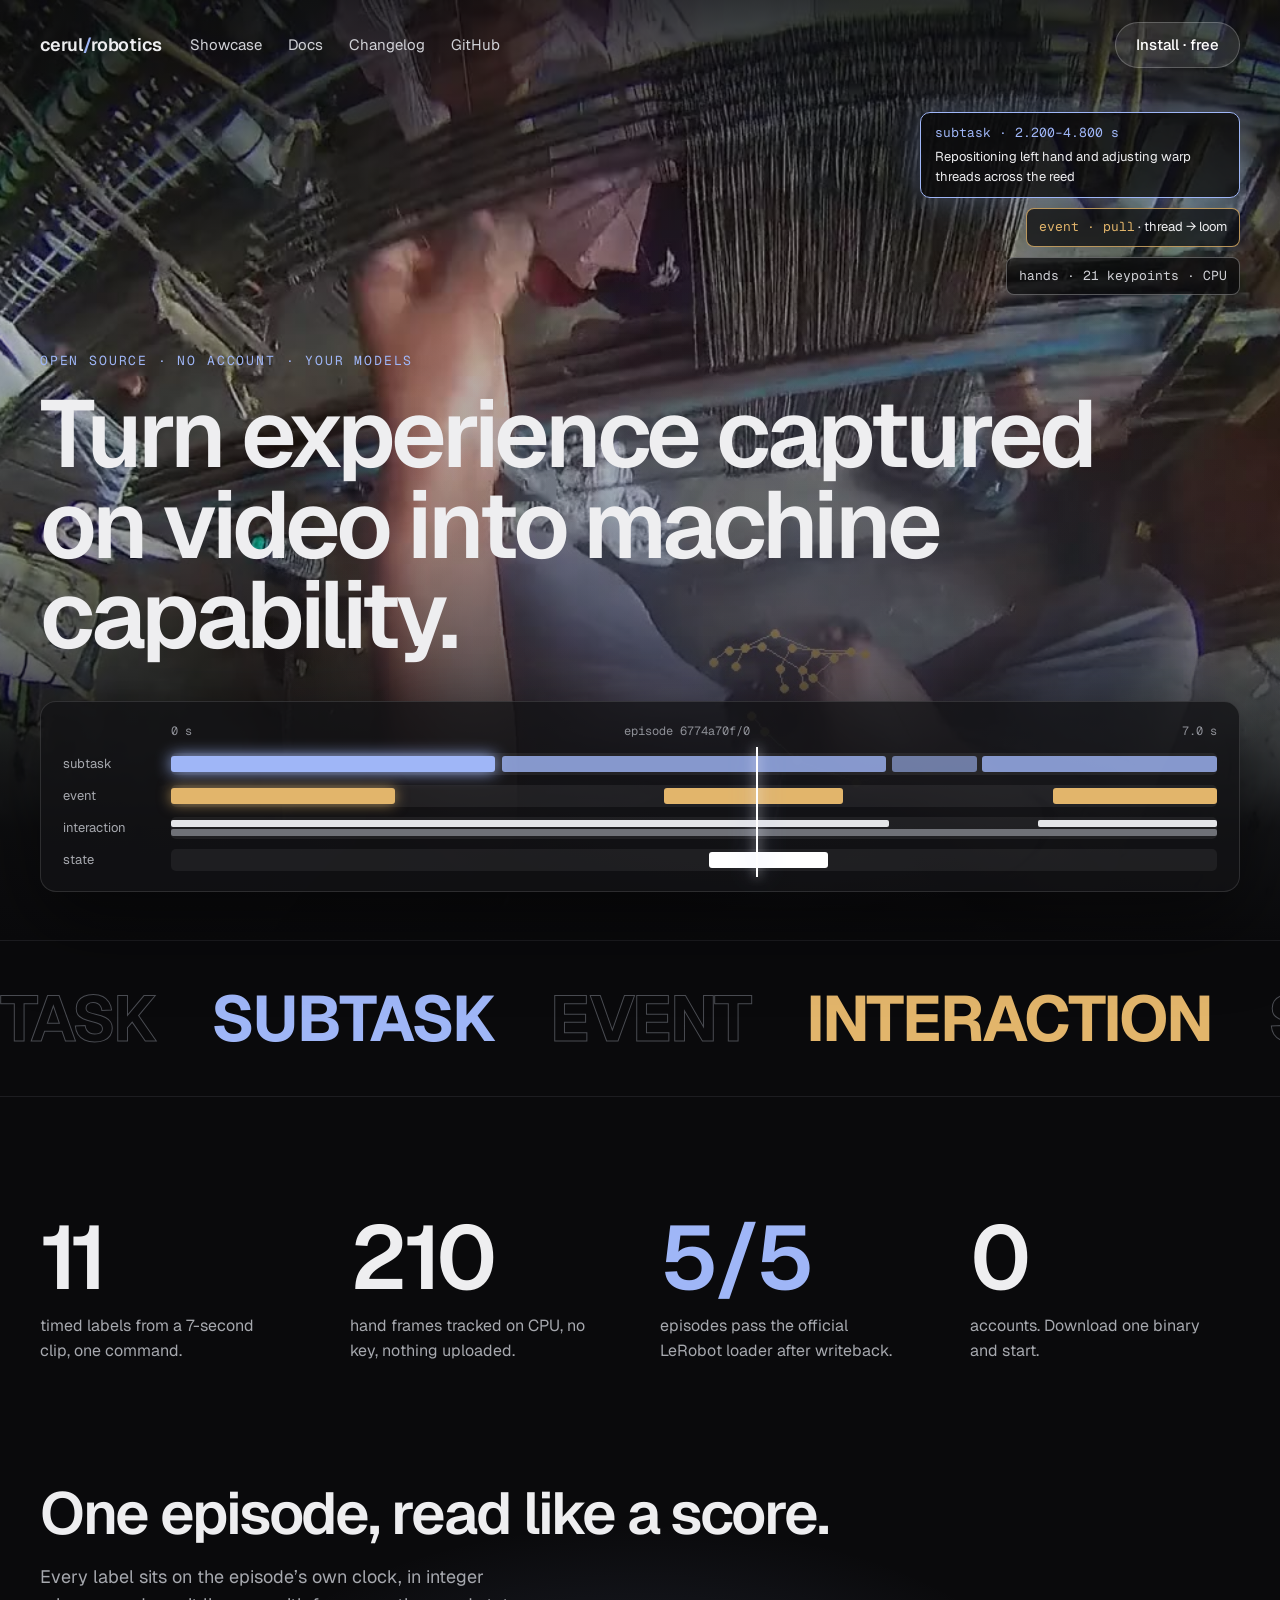
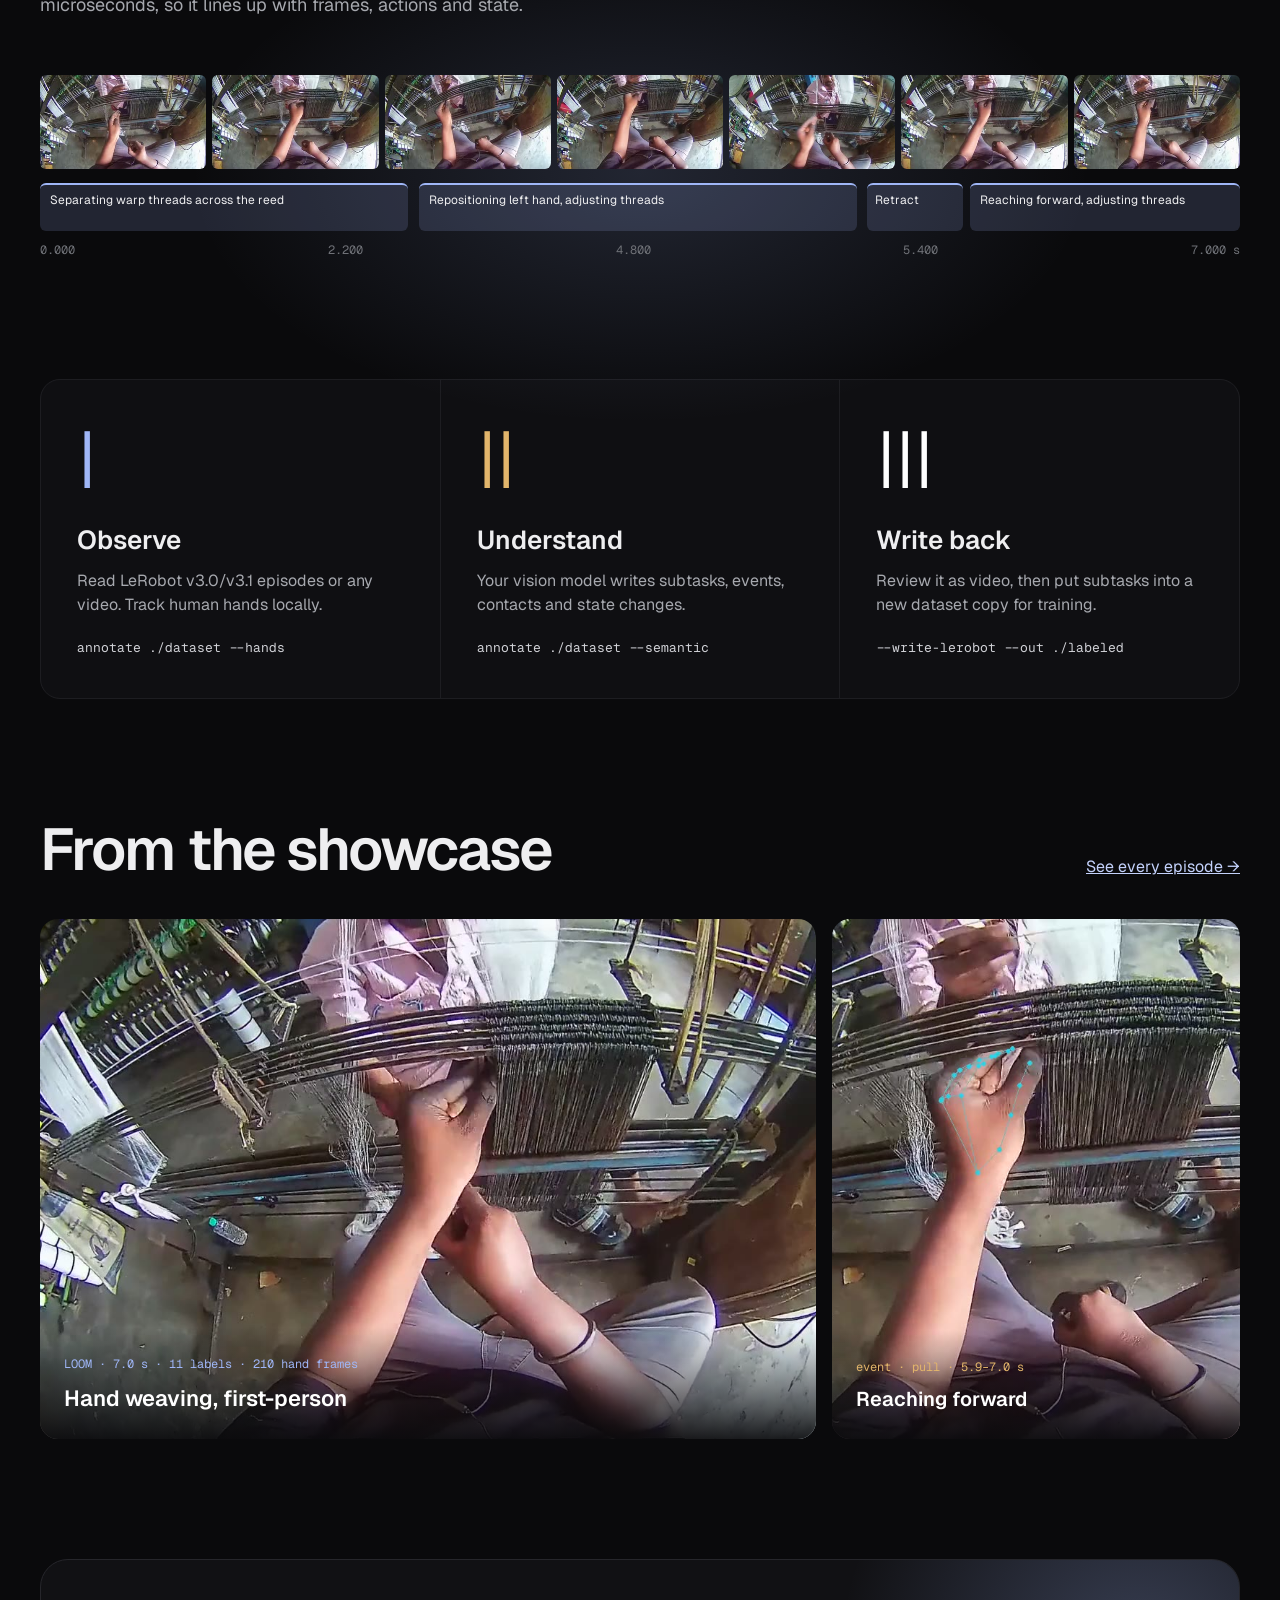
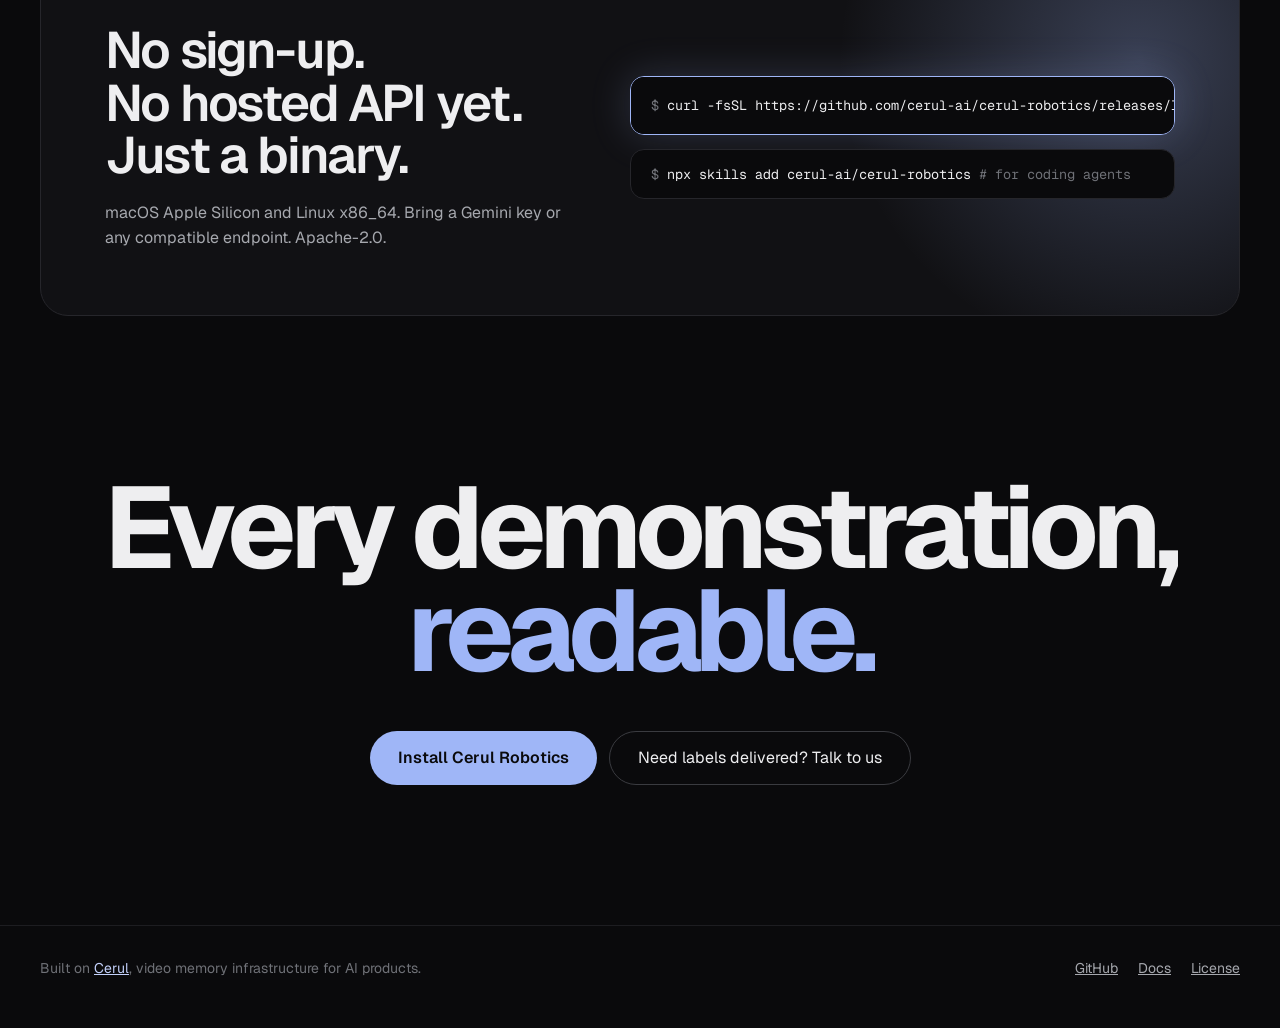
==== site/index.html @ 34f60fdc "Add the static Cerul Robotics website Three pages from the approved design: a home page, a showcase " ====
<!doctype html>
<html lang="en">
<head>
<meta charset="utf-8">
<meta name="viewport" content="width=device-width, initial-scale=1">
<title>Cerul Robotics — Home</title>
<meta name="description" content="Label robot episodes with your own models: subtasks, events, contacts, state changes and hand tracks, written back to LeRobot.">
<meta name="theme-color" content="#0a0a0c">
<meta name="color-scheme" content="dark">
<link rel="icon" href="favicon.svg" type="image/svg+xml">
<link rel="preconnect" href="https://fonts.googleapis.com">
<link href="https://fonts.googleapis.com/css2?family=Geist:wght@300;400;500;600;700&amp;family=Geist+Mono:wght@400;500&amp;display=swap" rel="stylesheet">
<style>
body{margin:0;background:#0a0a0c}
a{color:#c3d1fb}a:hover{color:#e3e9fe}
code{font-family:'Geist Mono',ui-monospace,monospace}
@keyframes sweep{from{left:0%}to{left:100%}}
@keyframes marquee{from{transform:translateX(0)}to{transform:translateX(-50%)}}
@keyframes pulse{0%,100%{opacity:.55}50%{opacity:1}}
@media (prefers-reduced-motion: reduce){*{animation:none !important}}
@media (max-width: 1199px){.hero-callouts{display:none !important}}
@media (max-width: 639px){.narrow-hide{display:none}}
</style>
</head>
<body>
<div style="background: #0a0a0c; color: #eeeef0; font-family: 'Geist', ui-sans-serif, sans-serif; font-size: 16px; line-height: 1.55; overflow: hidden">

<section style="position: relative; min-height: 940px; display: flex; flex-direction: column">
<img src="media/hands-3.9.jpg" alt="First-person view of hands working warp threads on a loom, with tracked hand keypoints drawn over the left hand" style="position: absolute; inset: 0; width: 100%; height: 100%; object-fit: cover; object-position: 50% 60%">
<div style="position: absolute; inset: 0; background: linear-gradient(180deg, rgba(10,10,12,0.82) 0%, rgba(10,10,12,0.25) 30%, rgba(10,10,12,0.35) 55%, rgba(10,10,12,0.96) 88%, #0a0a0c 100%)"></div>
<div style="position: absolute; inset: 0; background: radial-gradient(60% 50% at 62% 62%, rgba(159,182,247,0.18), transparent 70%)"></div>

<nav style="position: relative; max-width: 1320px; width: 100%; box-sizing: border-box; margin: 0 auto; padding: 22px clamp(16px,4vw,40px); display: flex; flex-wrap: wrap; align-items: center; gap: 28px">
<a href="index.html" style="color: #eeeef0; text-decoration: none; font-weight: 600; font-size: 18px; letter-spacing: -0.01em">cerul<span style="color: #9fb6f7">/</span>robotics</a>
<div style="display: flex; flex-wrap: wrap; gap: 26px; flex: 1 1 auto; font-size: 15px">
<a href="showcase.html" style="color: #d0d1d6; text-decoration: none">Showcase</a>
<a href="docs.html" style="color: #d0d1d6; text-decoration: none">Docs</a>
<a href="https://github.com/cerul-ai/cerul-robotics/blob/main/CHANGELOG.md" style="color: #d0d1d6; text-decoration: none">Changelog</a>
<a href="https://github.com/cerul-ai/cerul-robotics" style="color: #d0d1d6; text-decoration: none">GitHub</a>
</div>
<a href="#install" style="display: inline-flex; align-items: center; min-height: 44px; padding: 0 20px; border-radius: 999px; background: rgba(255,255,255,0.1); border: 1px solid rgba(255,255,255,0.22); color: #ffffff; text-decoration: none; font-size: 15px; font-weight: 500">Install · free</a>
</nav>

<div class="hero-callouts" style="position: absolute; top: 112px; right: max(clamp(16px,4vw,40px), calc((100% - 1320px) / 2 + 40px)); display: flex; flex-direction: column; align-items: flex-end; gap: 10px; max-width: 320px">
<div style="padding: 10px 14px; border-radius: 10px; background: rgba(10,10,12,0.72); border: 1px solid #9fb6f7; box-shadow: 0 0 32px rgba(159,182,247,0.35); font-size: 13px">
<code style="color: #9fb6f7">subtask · 2.200–4.800 s</code>
<div style="margin-top: 4px">Repositioning left hand and adjusting warp threads across the reed</div>
</div>
<div style="padding: 8px 12px; border-radius: 8px; background: rgba(10,10,12,0.72); border: 1px solid rgba(226,181,107,0.8); font-size: 13px"><code style="color: #e2b56b">event · pull</code> · thread → loom</div>
<div style="padding: 8px 12px; border-radius: 8px; background: rgba(10,10,12,0.72); border: 1px solid rgba(255,255,255,0.3); font-size: 13px"><code style="color: #d0d1d6">hands · 21 keypoints · CPU</code></div>
</div>

<div style="position: relative; margin-top: auto; max-width: 1320px; width: 100%; box-sizing: border-box; margin-left: auto; margin-right: auto; padding: 0 clamp(16px,4vw,40px) 48px">
<div style="font-family: 'Geist Mono', monospace; font-size: 13px; letter-spacing: 0.14em; color: #9fb6f7">OPEN SOURCE · NO ACCOUNT · YOUR MODELS</div>
<h1 style="margin: 18px 0 0; max-width: 1100px; font-size: clamp(48px,7.4vw,108px); line-height: 0.96; font-weight: 600; letter-spacing: -0.045em">Turn experience captured on video into machine capability.</h1>
<div style="margin-top: 40px; padding: 20px 22px; border-radius: 16px; background: rgba(18,18,21,0.78); border: 1px solid rgba(255,255,255,0.12); box-shadow: 0 30px 80px rgba(0,0,0,0.5)">
<div style="display: flex; justify-content: space-between; font-family: 'Geist Mono', monospace; font-size: 12px; color: #8e9097; padding-left: 108px"><span>0 s</span><span class="narrow-hide">episode 6774a70f/0</span><span>7.0 s</span></div>
<div style="position: relative; margin-top: 12px; display: flex; flex-direction: column; gap: 10px; font-size: 13px">
<div style="display: flex; align-items: center; gap: 12px"><span style="width: 96px; flex: none; color: #a6a8ae">subtask</span><div style="position: relative; flex: 1; height: 22px; border-radius: 5px; background: rgba(255,255,255,0.06)">
<div style="position: absolute; left: 0%; width: 31%; top: 3px; bottom: 3px; border-radius: 3px; background: #9fb6f7; box-shadow: 0 0 16px #9fb6f7"></div>
<div style="position: absolute; left: 31.6%; width: 36.8%; top: 3px; bottom: 3px; border-radius: 3px; background: #9fb6f7; opacity: 0.8"></div>
<div style="position: absolute; left: 68.9%; width: 8.2%; top: 3px; bottom: 3px; border-radius: 3px; background: #9fb6f7; opacity: 0.6"></div>
<div style="position: absolute; left: 77.5%; width: 22.5%; top: 3px; bottom: 3px; border-radius: 3px; background: #9fb6f7; opacity: 0.8"></div>
</div></div>
<div style="display: flex; align-items: center; gap: 12px"><span style="width: 96px; flex: none; color: #a6a8ae">event</span><div style="position: relative; flex: 1; height: 22px; border-radius: 5px; background: rgba(255,255,255,0.06)">
<div style="position: absolute; left: 0%; width: 21.4%; top: 3px; bottom: 3px; border-radius: 3px; background: #e2b56b; box-shadow: 0 0 14px rgba(226,181,107,0.7)"></div>
<div style="position: absolute; left: 47.1%; width: 17.1%; top: 3px; bottom: 3px; border-radius: 3px; background: #e2b56b"></div>
<div style="position: absolute; left: 84.3%; width: 15.7%; top: 3px; bottom: 3px; border-radius: 3px; background: #e2b56b"></div>
</div></div>
<div style="display: flex; align-items: center; gap: 12px"><span style="width: 96px; flex: none; color: #a6a8ae">interaction</span><div style="position: relative; flex: 1; height: 22px; border-radius: 5px; background: rgba(255,255,255,0.06)">
<div style="position: absolute; left: 0%; width: 68.6%; top: 3px; height: 7px; border-radius: 2px; background: #e4e5e8"></div>
<div style="position: absolute; left: 82.9%; width: 17.1%; top: 3px; height: 7px; border-radius: 2px; background: #e4e5e8"></div>
<div style="position: absolute; left: 0%; width: 100%; bottom: 3px; height: 7px; border-radius: 2px; background: #6f7177"></div>
</div></div>
<div style="display: flex; align-items: center; gap: 12px"><span style="width: 96px; flex: none; color: #a6a8ae">state</span><div style="position: relative; flex: 1; height: 22px; border-radius: 5px; background: rgba(255,255,255,0.06)">
<div style="position: absolute; left: 51.4%; width: 11.4%; top: 3px; bottom: 3px; border-radius: 3px; background: #ffffff"></div>
</div></div>
<div style="position: absolute; top: -6px; bottom: -6px; left: 108px; right: 0; pointer-events: none">
<div style="position: absolute; top: 0; bottom: 0; width: 2px; margin-left: -1px; background: #ffffff; box-shadow: 0 0 12px #ffffff, 0 0 28px #9fb6f7; animation: sweep 7s linear infinite; left: 56%"></div>
</div>
</div>
</div>
</div>
</section>

<section aria-label="Label types" style="border-top: 1px solid #1d1d21; border-bottom: 1px solid #1d1d21; padding: 28px 0; white-space: nowrap">
<div style="display: inline-flex; gap: 56px; font-size: 64px; font-weight: 700; letter-spacing: -0.03em; animation: marquee 40s linear infinite">
<span style="color: transparent; -webkit-text-stroke: 1px #4a4c52">TASK</span><span style="color: #9fb6f7">SUBTASK</span><span style="color: transparent; -webkit-text-stroke: 1px #4a4c52">EVENT</span><span style="color: #e2b56b">INTERACTION</span><span style="color: transparent; -webkit-text-stroke: 1px #4a4c52">STATE</span><span style="color: #eeeef0">FLAG</span><span style="color: transparent; -webkit-text-stroke: 1px #4a4c52">PROGRESS</span><span style="color: #9fb6f7">HANDS</span>
<span style="color: transparent; -webkit-text-stroke: 1px #4a4c52">TASK</span><span style="color: #9fb6f7">SUBTASK</span><span style="color: transparent; -webkit-text-stroke: 1px #4a4c52">EVENT</span><span style="color: #e2b56b">INTERACTION</span><span style="color: transparent; -webkit-text-stroke: 1px #4a4c52">STATE</span><span style="color: #eeeef0">FLAG</span><span style="color: transparent; -webkit-text-stroke: 1px #4a4c52">PROGRESS</span><span style="color: #9fb6f7">HANDS</span>
</div>
</section>

<section style="max-width: 1320px; margin: 0 auto; padding: 120px clamp(16px,4vw,40px); display: grid; grid-template-columns: repeat(auto-fit, minmax(260px, 1fr)); gap: 48px 40px">
<div><div style="font-size: clamp(64px,7vw,104px); line-height: 0.9; font-weight: 600; letter-spacing: -0.05em">11</div><p style="margin: 16px 0 0; color: #a6a8ae; max-width: 240px">timed labels from a 7-second clip, one command.</p></div>
<div><div style="font-size: clamp(64px,7vw,104px); line-height: 0.9; font-weight: 600; letter-spacing: -0.05em">210</div><p style="margin: 16px 0 0; color: #a6a8ae; max-width: 240px">hand frames tracked on CPU, no key, nothing uploaded.</p></div>
<div><div style="font-size: clamp(64px,7vw,104px); line-height: 0.9; font-weight: 600; letter-spacing: -0.05em; color: #9fb6f7">5/5</div><p style="margin: 16px 0 0; color: #a6a8ae; max-width: 240px">episodes pass the official LeRobot loader after writeback.</p></div>
<div><div style="font-size: clamp(64px,7vw,104px); line-height: 0.9; font-weight: 600; letter-spacing: -0.05em">0</div><p style="margin: 16px 0 0; color: #a6a8ae; max-width: 240px">accounts. Download one binary and start.</p></div>
</section>

<section style="position: relative; padding: 0 0 120px">
<div style="position: absolute; left: 50%; top: 40px; width: 900px; height: 500px; margin-left: -450px; background: radial-gradient(closest-side, rgba(159,182,247,0.16), transparent); pointer-events: none"></div>
<div style="position: relative; max-width: 1320px; margin: 0 auto; padding: 0 clamp(16px,4vw,40px)">
<h2 style="margin: 0; max-width: 820px; font-size: clamp(36px,4.6vw,64px); line-height: 1.02; font-weight: 600; letter-spacing: -0.035em">One episode, read like a score.</h2>
<p style="margin: 20px 0 0; max-width: 560px; color: #a6a8ae; font-size: 18px">Every label sits on the episode’s own clock, in integer microseconds, so it lines up with frames, actions and state.</p>
<div style="margin-top: 56px; overflow-x: auto">
<div style="min-width: 980px">
<div style="display: grid; grid-template-columns: repeat(7, minmax(0, 1fr)); gap: 6px">
<img src="media/strip-1.jpg" alt="Frame at 0.3 seconds" style="width: 100%; aspect-ratio: 16 / 9; object-fit: cover; border-radius: 6px; display: block">
<img src="media/strip-2.jpg" alt="Frame at 1.4 seconds" style="width: 100%; aspect-ratio: 16 / 9; object-fit: cover; border-radius: 6px; display: block">
<img src="media/strip-3.jpg" alt="Frame at 2.5 seconds" style="width: 100%; aspect-ratio: 16 / 9; object-fit: cover; border-radius: 6px; display: block">
<img src="media/strip-4.jpg" alt="Frame at 3.6 seconds" style="width: 100%; aspect-ratio: 16 / 9; object-fit: cover; border-radius: 6px; display: block">
<img src="media/strip-5.jpg" alt="Frame at 4.7 seconds" style="width: 100%; aspect-ratio: 16 / 9; object-fit: cover; border-radius: 6px; display: block">
<img src="media/strip-6.jpg" alt="Frame at 5.8 seconds" style="width: 100%; aspect-ratio: 16 / 9; object-fit: cover; border-radius: 6px; display: block">
<img src="media/strip-7.jpg" alt="Frame at 6.8 seconds" style="width: 100%; aspect-ratio: 16 / 9; object-fit: cover; border-radius: 6px; display: block">
</div>
<div style="position: relative; margin-top: 14px; height: 48px">
<div style="position: absolute; left: 0%; width: 30.7%; top: 0; height: 48px; box-sizing: border-box; padding: 6px 10px; border-radius: 6px; background: rgba(159,182,247,0.16); border-top: 2px solid #9fb6f7; font-size: 12px; overflow: hidden">Separating warp threads across the reed</div>
<div style="position: absolute; left: 31.6%; width: 36.5%; top: 0; height: 48px; box-sizing: border-box; padding: 6px 10px; border-radius: 6px; background: rgba(159,182,247,0.16); border-top: 2px solid #9fb6f7; font-size: 12px; overflow: hidden">Repositioning left hand, adjusting threads</div>
<div style="position: absolute; left: 68.9%; width: 8%; top: 0; height: 48px; box-sizing: border-box; padding: 6px 8px; border-radius: 6px; background: rgba(159,182,247,0.16); border-top: 2px solid #9fb6f7; font-size: 12px; overflow: hidden">Retract</div>
<div style="position: absolute; left: 77.5%; width: 22.5%; top: 0; height: 48px; box-sizing: border-box; padding: 6px 10px; border-radius: 6px; background: rgba(159,182,247,0.16); border-top: 2px solid #9fb6f7; font-size: 12px; overflow: hidden">Reaching forward, adjusting threads</div>
</div>
<div style="display: flex; justify-content: space-between; margin-top: 10px; font-family: 'Geist Mono', monospace; font-size: 12px; color: #6f7177"><span>0.000</span><span>2.200</span><span>4.800</span><span>5.400</span><span>7.000 s</span></div>
</div>
</div>
</div>
</section>

<section style="max-width: 1320px; margin: 0 auto; padding: 0 clamp(16px,4vw,40px) 120px">
<div style="display: grid; grid-template-columns: repeat(auto-fit, minmax(min(320px, 100%), 1fr)); gap: 1px; background: #1d1d21; border: 1px solid #1d1d21; border-radius: 20px; overflow: hidden">
<div style="background: #0f0f12; padding: 40px 36px">
<div style="font-size: 80px; font-weight: 300; line-height: 1; color: #9fb6f7">I</div>
<h3 style="margin: 20px 0 8px; font-size: 26px; font-weight: 600">Observe</h3>
<p style="margin: 0; color: #a6a8ae">Read LeRobot v3.0/v3.1 episodes or any video. Track human hands locally.</p>
<code style="display: block; margin-top: 20px; font-size: 13px; color: #d0d1d6">annotate ./dataset --hands</code>
</div>
<div style="background: #0f0f12; padding: 40px 36px">
<div style="font-size: 80px; font-weight: 300; line-height: 1; color: #e2b56b">II</div>
<h3 style="margin: 20px 0 8px; font-size: 26px; font-weight: 600">Understand</h3>
<p style="margin: 0; color: #a6a8ae">Your vision model writes subtasks, events, contacts and state changes.</p>
<code style="display: block; margin-top: 20px; font-size: 13px; color: #d0d1d6">annotate ./dataset --semantic</code>
</div>
<div style="background: #0f0f12; padding: 40px 36px">
<div style="font-size: 80px; font-weight: 300; line-height: 1; color: #ffffff">III</div>
<h3 style="margin: 20px 0 8px; font-size: 26px; font-weight: 600">Write back</h3>
<p style="margin: 0; color: #a6a8ae">Review it as video, then put subtasks into a new dataset copy for training.</p>
<code style="display: block; margin-top: 20px; font-size: 13px; color: #d0d1d6">--write-lerobot --out ./labeled</code>
</div>
</div>
</section>

<section style="max-width: 1320px; margin: 0 auto; padding: 0 clamp(16px,4vw,40px) 120px">
<div style="display: flex; flex-wrap: wrap; gap: 16px; align-items: flex-end; justify-content: space-between">
<h2 style="margin: 0; font-size: clamp(36px,4.6vw,64px); line-height: 1.02; font-weight: 600; letter-spacing: -0.035em">From the showcase</h2>
<a href="showcase.html" style="font-size: 16px">See every episode →</a>
</div>
<div style="margin-top: 40px; display: flex; flex-wrap: wrap; gap: 16px">
<a href="showcase.html" style="position: relative; display: block; border-radius: 18px; overflow: hidden; height: 520px; flex: 2 1 560px; min-width: 0; color: #ffffff; text-decoration: none">
<img src="media/hands-1.0.jpg" alt="Loom episode at 1.0 seconds with hand keypoints" style="position: absolute; inset: 0; width: 100%; height: 100%; object-fit: cover">
<div style="position: absolute; inset: auto 0 0 0; padding: 24px; background: linear-gradient(0deg, rgba(10,10,12,0.92), transparent)"><code style="font-size: 12px; color: #9fb6f7">LOOM · 7.0 s · 11 labels · 210 hand frames</code><div style="margin-top: 6px; font-size: 22px; font-weight: 600">Hand weaving, first-person</div></div>
</a>
<a href="showcase.html" style="position: relative; display: block; border-radius: 18px; overflow: hidden; height: 520px; flex: 1 1 300px; min-width: 0; color: #ffffff; text-decoration: none">
<img src="media/hands-6.3.jpg" alt="Loom episode at 6.3 seconds" style="position: absolute; inset: 0; width: 100%; height: 100%; object-fit: cover">
<div style="position: absolute; inset: auto 0 0 0; padding: 24px; background: linear-gradient(0deg, rgba(10,10,12,0.92), transparent)"><code style="font-size: 12px; color: #e2b56b">event · pull · 5.9–7.0 s</code><div style="margin-top: 6px; font-size: 20px; font-weight: 600">Reaching forward</div></div>
</a>
</div>
</section>

<section id="install" style="max-width: 1320px; margin: 0 auto; padding: 0 clamp(16px,4vw,40px) 120px">
<div style="position: relative; border-radius: 28px; padding: clamp(32px,5vw,72px); background: #111114; border: 1px solid #26262b; overflow: hidden">
<div style="position: absolute; right: -200px; top: -200px; width: 600px; height: 600px; background: radial-gradient(closest-side, rgba(159,182,247,0.28), transparent); animation: pulse 6s ease-in-out infinite"></div>
<div style="position: relative; display: flex; flex-wrap: wrap; gap: 40px; align-items: center">
<div style="flex: 1 1 420px; min-width: 0">
<h2 style="margin: 0; font-size: clamp(34px,4vw,56px); line-height: 1.02; font-weight: 600; letter-spacing: -0.035em">No sign-up.<br>No hosted API yet.<br>Just a binary.</h2>
<p style="margin: 20px 0 0; color: #a6a8ae; max-width: 460px">macOS Apple Silicon and Linux x86_64. Bring a Gemini key or any compatible endpoint. Apache-2.0.</p>
</div>
<div style="flex: 1 1 480px; min-width: 0; display: flex; flex-direction: column; gap: 14px">
<div style="padding: 18px 20px; border-radius: 14px; background: #0a0a0c; border: 1px solid #9fb6f7; box-shadow: 0 0 40px rgba(159,182,247,0.2); font-family: 'Geist Mono', monospace; font-size: 13.5px; overflow-x: auto; white-space: nowrap"><span style="color: #6f7177">$</span> curl -fsSL https://github.com/cerul-ai/cerul-robotics/releases/latest/download/cerul-robotics-installer.sh | sh</div>
<div style="padding: 14px 20px; border-radius: 14px; background: #0a0a0c; border: 1px solid #26262b; font-family: 'Geist Mono', monospace; font-size: 13.5px; overflow-x: auto; white-space: nowrap"><span style="color: #6f7177">$</span> npx skills add cerul-ai/cerul-robotics <span style="color: #6f7177"># for coding agents</span></div>
</div>
</div>
</div>
</section>

<section style="text-align: center; padding: 40px clamp(16px,4vw,40px) 140px">
<h2 style="margin: 0 auto; max-width: 1200px; font-size: clamp(56px,9vw,148px); line-height: 0.9; font-weight: 700; letter-spacing: -0.055em">Every demonstration, <span style="color: #9fb6f7">readable.</span></h2>
<div style="margin-top: 48px; display: flex; flex-wrap: wrap; gap: 12px; justify-content: center">
<a href="#install" style="display: inline-flex; align-items: center; min-height: 52px; padding: 0 28px; border-radius: 999px; background: #9fb6f7; color: #0a0a0c; text-decoration: none; font-weight: 600">Install Cerul Robotics</a>
<a href="mailto:samples@cerul.ai?subject=Labeled%20delivery" style="display: inline-flex; align-items: center; min-height: 52px; padding: 0 28px; border-radius: 999px; border: 1px solid #3a3b40; color: #eeeef0; text-decoration: none">Need labels delivered? Talk to us</a>
</div>
</section>

<footer style="border-top: 1px solid #1d1d21">
<div style="max-width: 1320px; margin: 0 auto; padding: 32px clamp(16px,4vw,40px) 48px; display: flex; flex-wrap: wrap; gap: 20px; justify-content: space-between; font-size: 14px; color: #6f7177">
<span>Built on <a href="https://cerul.ai">Cerul</a>, video memory infrastructure for AI products.</span>
<span style="display: flex; flex-wrap: wrap; gap: 20px"><a href="https://github.com/cerul-ai/cerul-robotics" style="color: #a6a8ae">GitHub</a><a href="docs.html" style="color: #a6a8ae">Docs</a><a href="https://github.com/cerul-ai/cerul-robotics/blob/main/LICENSE" style="color: #a6a8ae">License</a></span>
</div>
</footer>
</div>
</body>
</html>
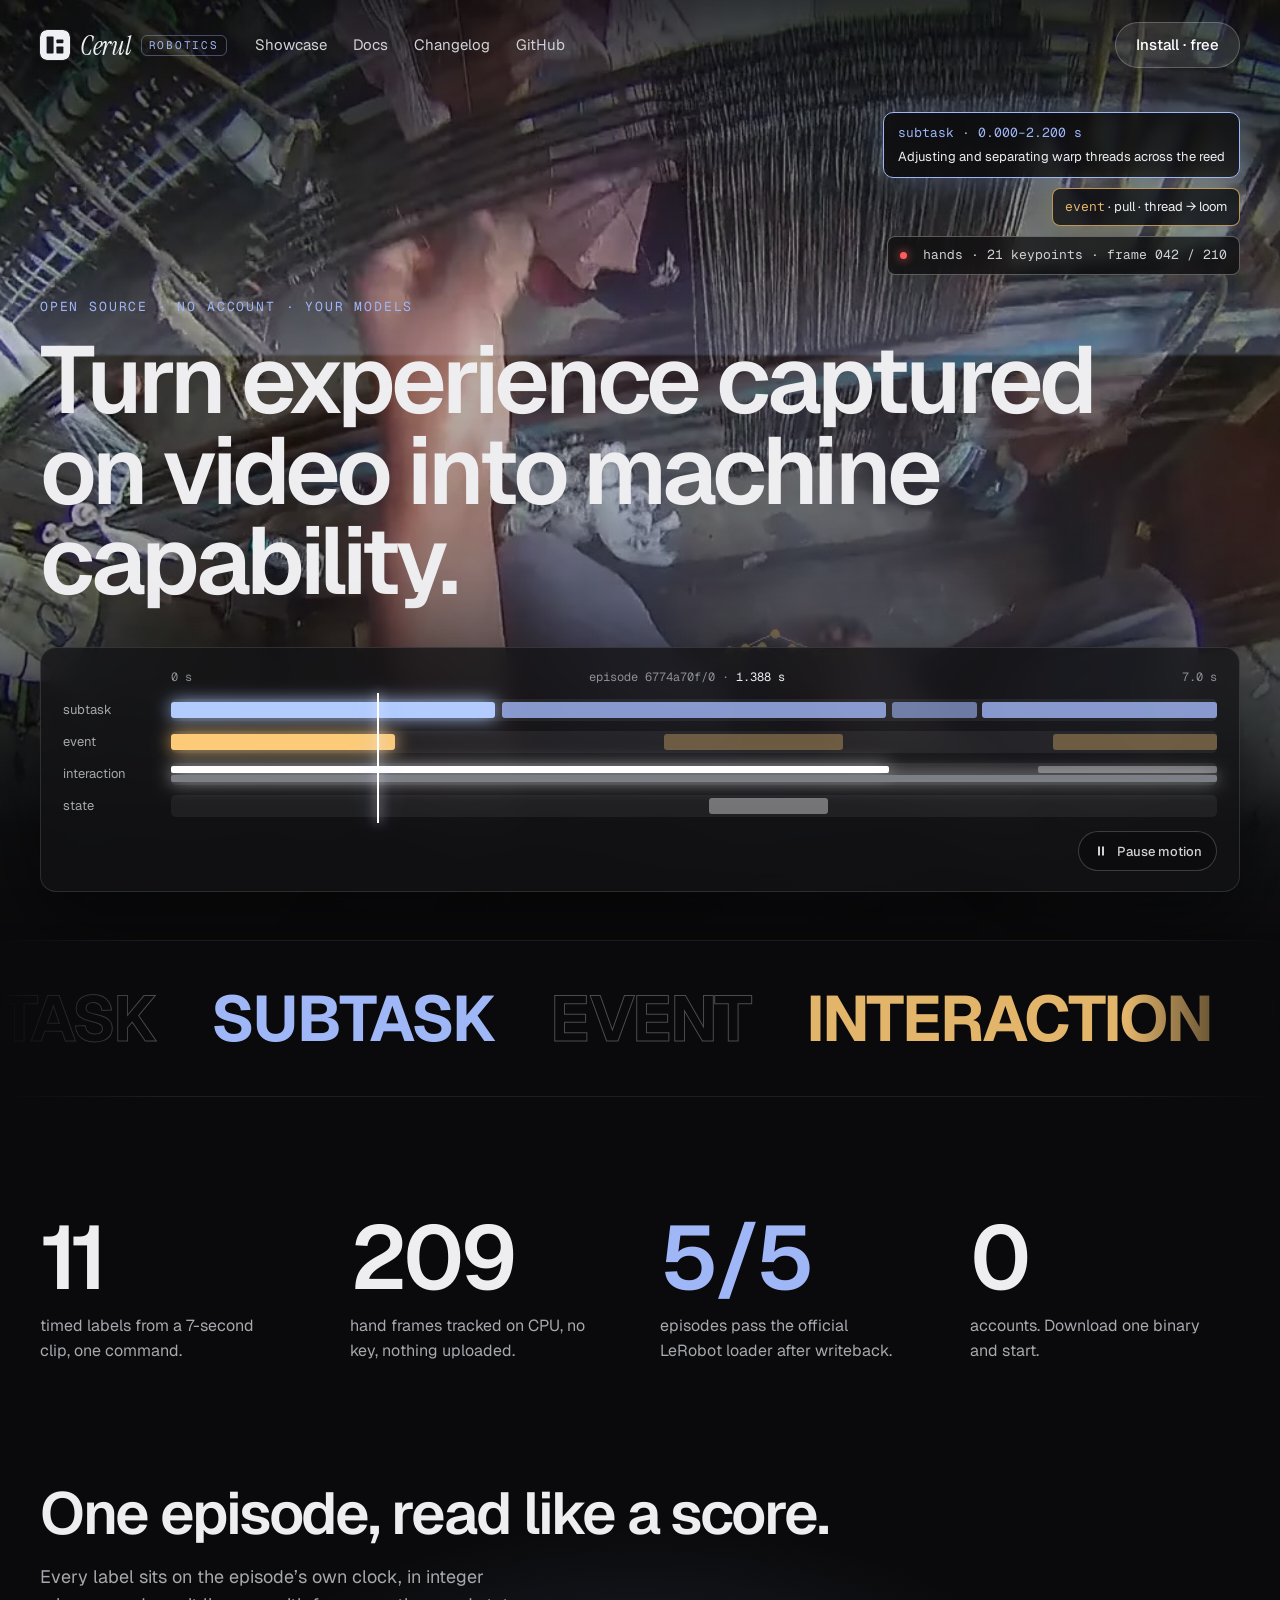
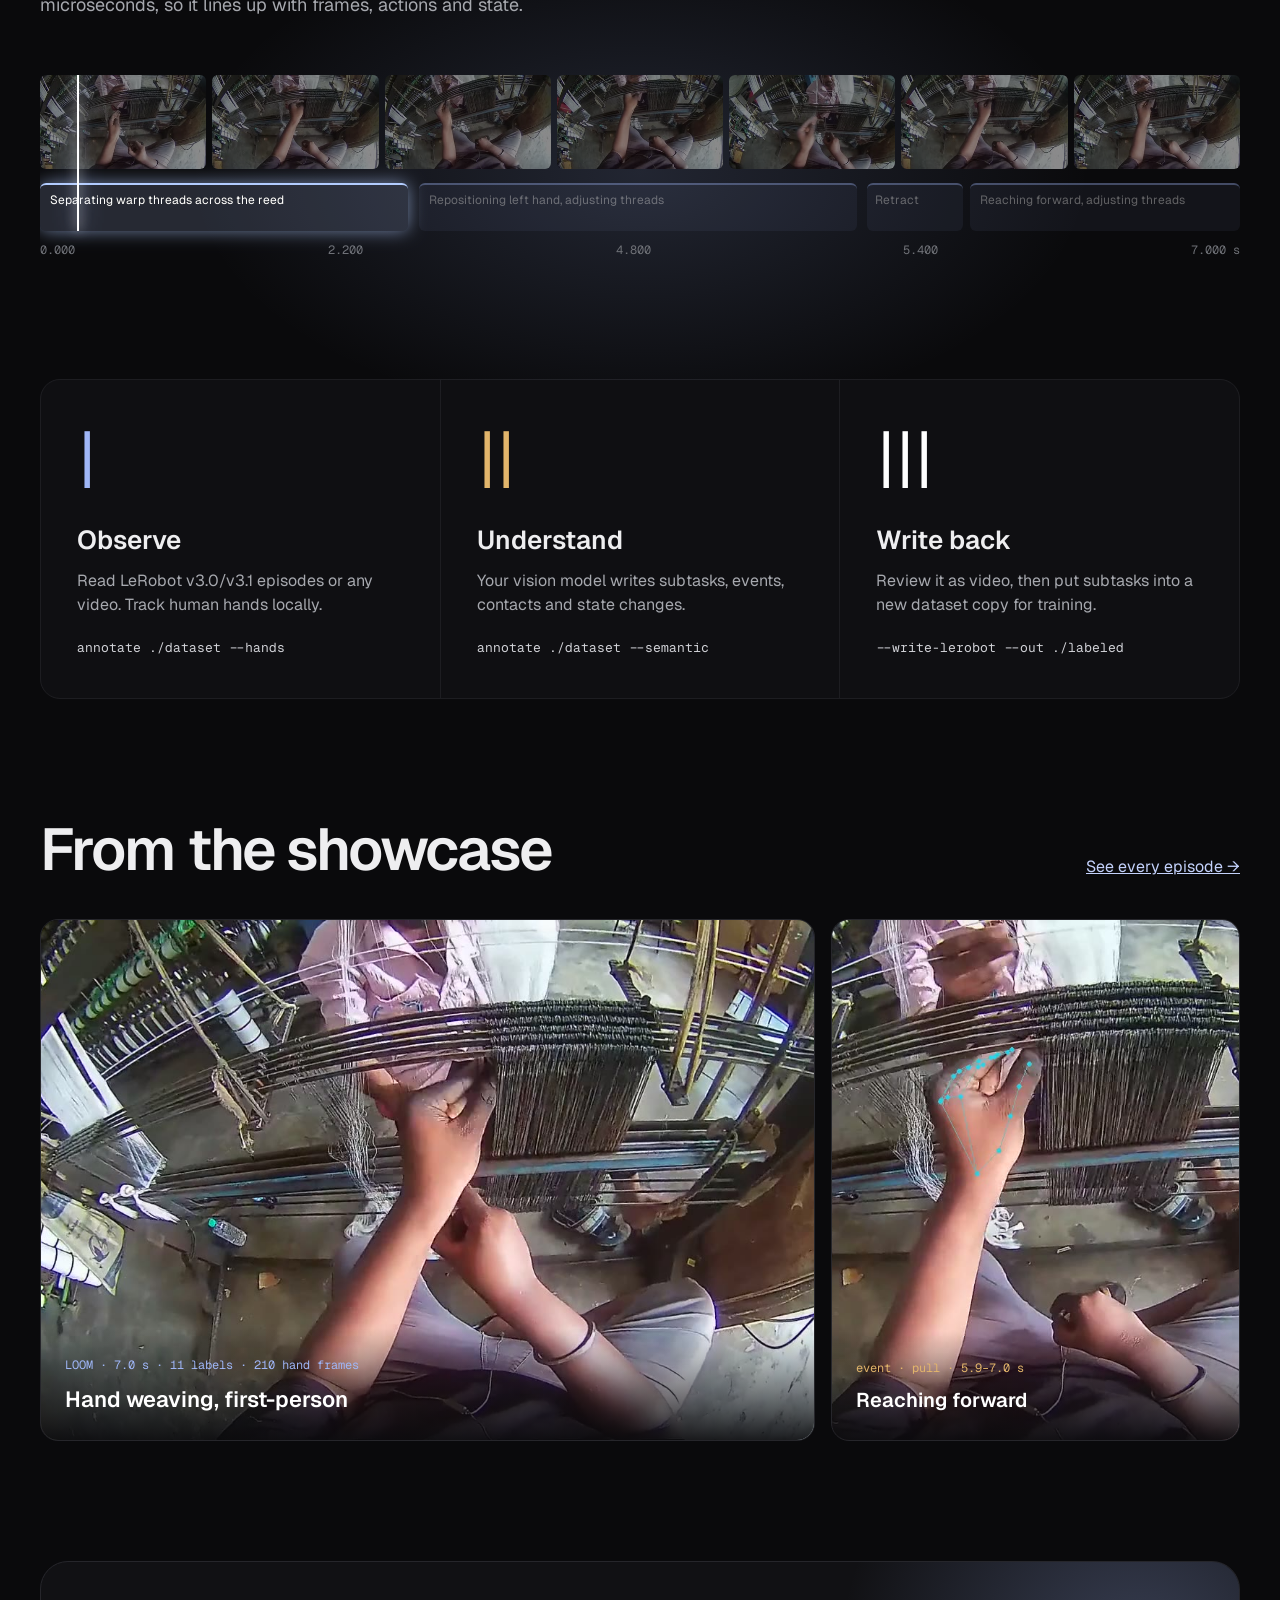
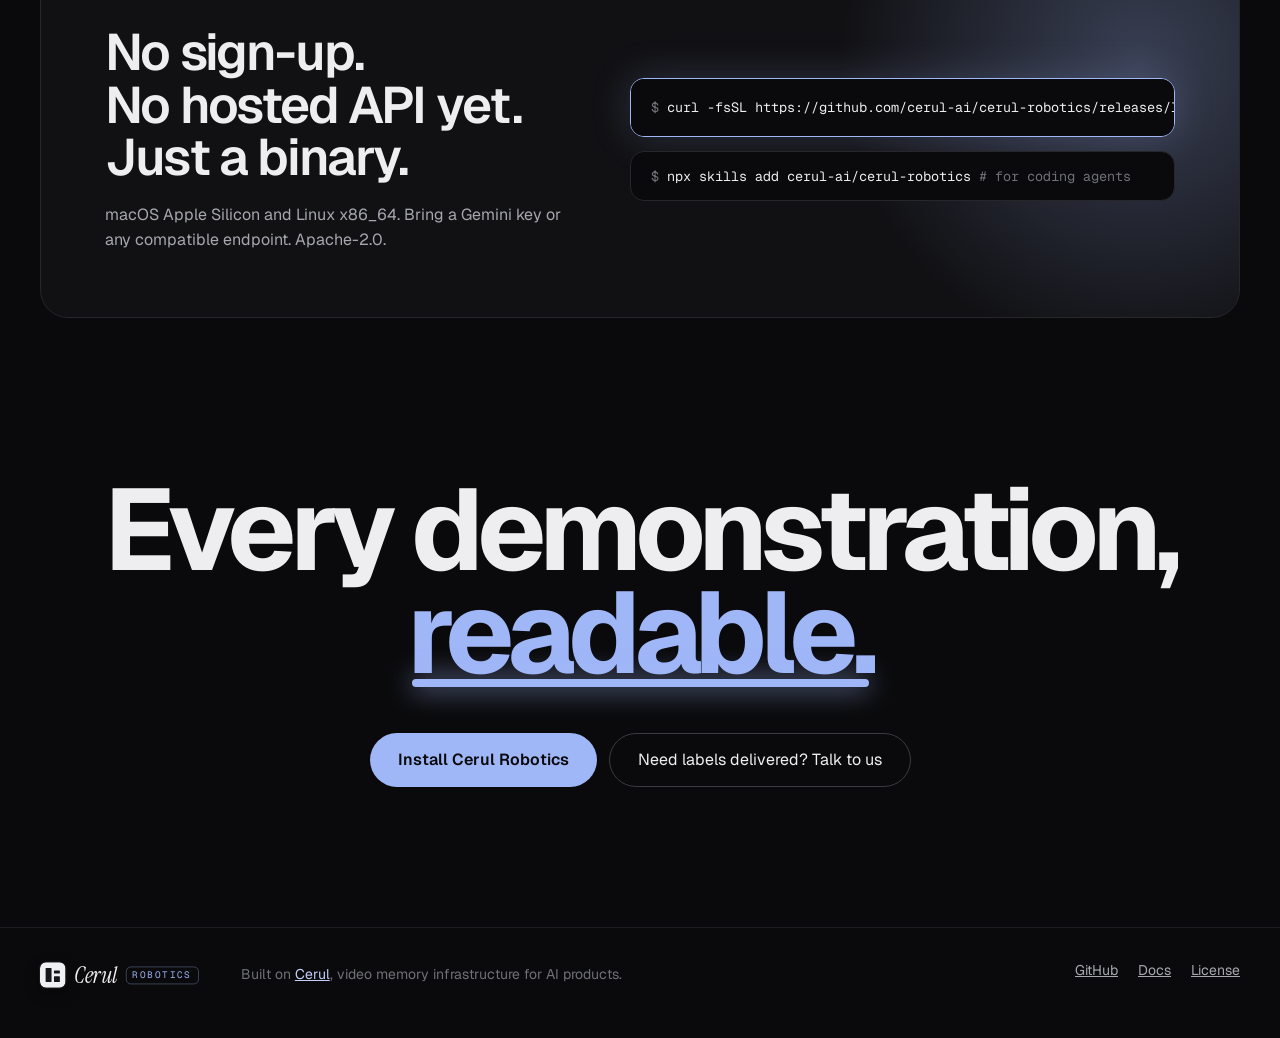
==== commit 171c6345: "Bring the Robotics site to life: logo, live video and motion Add the Cerul mark and Instrument Serif" ====
--- a/site/index.html
+++ b/site/index.html
@@ -9,29 +9,28 @@
 <meta name="color-scheme" content="dark">
 <link rel="icon" href="favicon.svg" type="image/svg+xml">
 <link rel="preconnect" href="https://fonts.googleapis.com">
-<link href="https://fonts.googleapis.com/css2?family=Geist:wght@300;400;500;600;700&amp;family=Geist+Mono:wght@400;500&amp;display=swap" rel="stylesheet">
+<link href="https://fonts.googleapis.com/css2?family=Geist:wght@300;400;500;600;700&amp;family=Instrument+Serif:ital@1&amp;family=Geist+Mono:wght@400;500&amp;display=swap" rel="stylesheet">
 <style>
 body{margin:0;background:#0a0a0c}
 a{color:#c3d1fb}a:hover{color:#e3e9fe}
 code{font-family:'Geist Mono',ui-monospace,monospace}
-@keyframes sweep{from{left:0%}to{left:100%}}
-@keyframes marquee{from{transform:translateX(0)}to{transform:translateX(-50%)}}
-@keyframes pulse{0%,100%{opacity:.55}50%{opacity:1}}
-@media (prefers-reduced-motion: reduce){*{animation:none !important}}
-@media (max-width: 1199px){.hero-callouts{display:none !important}}
-@media (max-width: 639px){.narrow-hide{display:none}}
 </style>
+<link rel="stylesheet" href="assets/site.css">
+<link rel="apple-touch-icon" href="apple-touch-icon.png">
+<script>document.documentElement.classList.add("js")</script>
+<script src="assets/site.js" defer></script>
 </head>
 <body>
 <div style="background: #0a0a0c; color: #eeeef0; font-family: 'Geist', ui-sans-serif, sans-serif; font-size: 16px; line-height: 1.55; overflow: hidden">
 
-<section style="position: relative; min-height: 940px; display: flex; flex-direction: column">
-<img src="media/hands-3.9.jpg" alt="First-person view of hands working warp threads on a loom, with tracked hand keypoints drawn over the left hand" style="position: absolute; inset: 0; width: 100%; height: 100%; object-fit: cover; object-position: 50% 60%">
+<section data-episode data-still="3.9" style="position: relative; min-height: 940px; display: flex; flex-direction: column; overflow: hidden">
+<video class="hero-media" data-episode-video data-autoplay muted loop playsinline preload="auto" poster="media/hands-3.9.jpg" aria-label="First-person loom episode with tracked hand keypoints drawn over the left hand" style="position: absolute; inset: 0; width: 100%; height: 100%; object-fit: cover; object-position: 50% 60%"><source src="media/hero.mp4" type="video/mp4"></video>
 <div style="position: absolute; inset: 0; background: linear-gradient(180deg, rgba(10,10,12,0.82) 0%, rgba(10,10,12,0.25) 30%, rgba(10,10,12,0.35) 55%, rgba(10,10,12,0.96) 88%, #0a0a0c 100%)"></div>
 <div style="position: absolute; inset: 0; background: radial-gradient(60% 50% at 62% 62%, rgba(159,182,247,0.18), transparent 70%)"></div>
+<div class="hero-scan" aria-hidden="true"></div>
 
 <nav style="position: relative; max-width: 1320px; width: 100%; box-sizing: border-box; margin: 0 auto; padding: 22px clamp(16px,4vw,40px); display: flex; flex-wrap: wrap; align-items: center; gap: 28px">
-<a href="index.html" style="color: #eeeef0; text-decoration: none; font-weight: 600; font-size: 18px; letter-spacing: -0.01em">cerul<span style="color: #9fb6f7">/</span>robotics</a>
+<a href="index.html" class="brand" aria-label="Cerul Robotics home"><svg class="brand-mark" viewBox="0 0 1024 1024" aria-hidden="true"><rect width="1024" height="1024" rx="229" fill="#eef0f4"/><g transform="translate(226 226) scale(1.126)" fill="#15171c"><rect width="211" height="508" rx="22"/><rect x="297" y="91" width="211" height="112" rx="22"/><rect x="297" y="301" width="211" height="207" rx="22"/></g></svg><span class="brand-word">Cerul</span><span class="brand-sub">Robotics</span></a>
 <div style="display: flex; flex-wrap: wrap; gap: 26px; flex: 1 1 auto; font-size: 15px">
 <a href="showcase.html" style="color: #d0d1d6; text-decoration: none">Showcase</a>
 <a href="docs.html" style="color: #d0d1d6; text-decoration: none">Docs</a>
@@ -41,84 +40,86 @@
 <a href="#install" style="display: inline-flex; align-items: center; min-height: 44px; padding: 0 20px; border-radius: 999px; background: rgba(255,255,255,0.1); border: 1px solid rgba(255,255,255,0.22); color: #ffffff; text-decoration: none; font-size: 15px; font-weight: 500">Install · free</a>
 </nav>
 
-<div class="hero-callouts" style="position: absolute; top: 112px; right: max(clamp(16px,4vw,40px), calc((100% - 1320px) / 2 + 40px)); display: flex; flex-direction: column; align-items: flex-end; gap: 10px; max-width: 320px">
-<div style="padding: 10px 14px; border-radius: 10px; background: rgba(10,10,12,0.72); border: 1px solid #9fb6f7; box-shadow: 0 0 32px rgba(159,182,247,0.35); font-size: 13px">
-<code style="color: #9fb6f7">subtask · 2.200–4.800 s</code>
-<div style="margin-top: 4px">Repositioning left hand and adjusting warp threads across the reed</div>
-</div>
-<div style="padding: 8px 12px; border-radius: 8px; background: rgba(10,10,12,0.72); border: 1px solid rgba(226,181,107,0.8); font-size: 13px"><code style="color: #e2b56b">event · pull</code> · thread → loom</div>
-<div style="padding: 8px 12px; border-radius: 8px; background: rgba(10,10,12,0.72); border: 1px solid rgba(255,255,255,0.3); font-size: 13px"><code style="color: #d0d1d6">hands · 21 keypoints · CPU</code></div>
+<div class="hero-callouts" style="position: absolute; top: 112px; right: max(clamp(16px,4vw,40px), calc((100% - 1320px) / 2 + 40px)); display: flex; flex-direction: column; align-items: flex-end; gap: 10px; max-width: 360px">
+<div class="callout" style="padding: 10px 14px; border-radius: 10px; background: rgba(10,10,12,0.72); border: 1px solid #9fb6f7; box-shadow: 0 0 32px rgba(159,182,247,0.35); font-size: 13px; backdrop-filter: blur(6px)">
+<code class="swap" data-callout-subtask-time style="color: #9fb6f7">subtask · 2.200–4.800 s</code>
+<div class="swap" data-callout-subtask-text style="display: block; margin-top: 4px">Repositioning left hand and adjusting warp threads across the reed</div>
+</div>
+<div class="callout" data-callout-event style="padding: 8px 12px; border-radius: 8px; background: rgba(10,10,12,0.72); border: 1px solid rgba(226,181,107,0.8); box-shadow: 0 0 24px rgba(226,181,107,0.3); font-size: 13px; backdrop-filter: blur(6px)"><code style="color: #e2b56b">event</code> · <span class="swap" data-callout-event-text>pull · thread → loom</span></div>
+<div class="callout" style="padding: 8px 12px; border-radius: 8px; background: rgba(10,10,12,0.72); border: 1px solid rgba(255,255,255,0.3); font-size: 13px; backdrop-filter: blur(6px)"><code style="color: #d0d1d6; white-space: nowrap"><span class="live-dot" aria-hidden="true"></span>&nbsp; hands · 21 keypoints · <span data-callout-hands>frame 118 / 210</span></code></div>
 </div>
 
 <div style="position: relative; margin-top: auto; max-width: 1320px; width: 100%; box-sizing: border-box; margin-left: auto; margin-right: auto; padding: 0 clamp(16px,4vw,40px) 48px">
-<div style="font-family: 'Geist Mono', monospace; font-size: 13px; letter-spacing: 0.14em; color: #9fb6f7">OPEN SOURCE · NO ACCOUNT · YOUR MODELS</div>
-<h1 style="margin: 18px 0 0; max-width: 1100px; font-size: clamp(48px,7.4vw,108px); line-height: 0.96; font-weight: 600; letter-spacing: -0.045em">Turn experience captured on video into machine capability.</h1>
-<div style="margin-top: 40px; padding: 20px 22px; border-radius: 16px; background: rgba(18,18,21,0.78); border: 1px solid rgba(255,255,255,0.12); box-shadow: 0 30px 80px rgba(0,0,0,0.5)">
-<div style="display: flex; justify-content: space-between; font-family: 'Geist Mono', monospace; font-size: 12px; color: #8e9097; padding-left: 108px"><span>0 s</span><span class="narrow-hide">episode 6774a70f/0</span><span>7.0 s</span></div>
+<div class="rise" style="font-family: 'Geist Mono', monospace; font-size: 13px; letter-spacing: 0.14em; color: #9fb6f7">OPEN SOURCE · NO ACCOUNT · YOUR MODELS</div>
+<h1 class="rise rise-1" style="margin: 18px 0 0; max-width: 1100px; font-size: clamp(48px,7.4vw,108px); line-height: 0.96; font-weight: 600; letter-spacing: -0.045em">Turn experience captured on video into machine capability.</h1>
+<div class="rise rise-2" style="margin-top: 40px; padding: 20px 22px; border-radius: 16px; backdrop-filter: blur(10px); background: rgba(18,18,21,0.78); border: 1px solid rgba(255,255,255,0.12); box-shadow: 0 30px 80px rgba(0,0,0,0.5)">
+<div style="display: flex; justify-content: space-between; font-family: 'Geist Mono', monospace; font-size: 12px; color: #8e9097; padding-left: 108px"><span>0 s</span><span class="narrow-hide">episode 6774a70f/0 · <span data-time style="color: #eeeef0">3.900 s</span></span><span>7.0 s</span></div>
 <div style="position: relative; margin-top: 12px; display: flex; flex-direction: column; gap: 10px; font-size: 13px">
 <div style="display: flex; align-items: center; gap: 12px"><span style="width: 96px; flex: none; color: #a6a8ae">subtask</span><div style="position: relative; flex: 1; height: 22px; border-radius: 5px; background: rgba(255,255,255,0.06)">
-<div style="position: absolute; left: 0%; width: 31%; top: 3px; bottom: 3px; border-radius: 3px; background: #9fb6f7; box-shadow: 0 0 16px #9fb6f7"></div>
-<div style="position: absolute; left: 31.6%; width: 36.8%; top: 3px; bottom: 3px; border-radius: 3px; background: #9fb6f7; opacity: 0.8"></div>
-<div style="position: absolute; left: 68.9%; width: 8.2%; top: 3px; bottom: 3px; border-radius: 3px; background: #9fb6f7; opacity: 0.6"></div>
-<div style="position: absolute; left: 77.5%; width: 22.5%; top: 3px; bottom: 3px; border-radius: 3px; background: #9fb6f7; opacity: 0.8"></div>
+<div class="bar" data-s="0" data-e="2.2" style="--glow: rgba(159,182,247,0.9); position: absolute; left: 0%; width: 31%; top: 3px; bottom: 3px; border-radius: 3px; background: #9fb6f7"></div>
+<div class="bar" data-s="2.2" data-e="4.8" style="--glow: rgba(159,182,247,0.9); position: absolute; left: 31.6%; width: 36.8%; top: 3px; bottom: 3px; border-radius: 3px; background: #9fb6f7; opacity: 0.8"></div>
+<div class="bar" data-s="4.8" data-e="5.4" style="--glow: rgba(159,182,247,0.9); position: absolute; left: 68.9%; width: 8.2%; top: 3px; bottom: 3px; border-radius: 3px; background: #9fb6f7; opacity: 0.6"></div>
+<div class="bar" data-s="5.4" data-e="7" style="--glow: rgba(159,182,247,0.9); position: absolute; left: 77.5%; width: 22.5%; top: 3px; bottom: 3px; border-radius: 3px; background: #9fb6f7; opacity: 0.8"></div>
 </div></div>
 <div style="display: flex; align-items: center; gap: 12px"><span style="width: 96px; flex: none; color: #a6a8ae">event</span><div style="position: relative; flex: 1; height: 22px; border-radius: 5px; background: rgba(255,255,255,0.06)">
-<div style="position: absolute; left: 0%; width: 21.4%; top: 3px; bottom: 3px; border-radius: 3px; background: #e2b56b; box-shadow: 0 0 14px rgba(226,181,107,0.7)"></div>
-<div style="position: absolute; left: 47.1%; width: 17.1%; top: 3px; bottom: 3px; border-radius: 3px; background: #e2b56b"></div>
-<div style="position: absolute; left: 84.3%; width: 15.7%; top: 3px; bottom: 3px; border-radius: 3px; background: #e2b56b"></div>
+<div class="bar" data-s="0" data-e="1.5" style="--glow: rgba(226,181,107,0.9); position: absolute; left: 0%; width: 21.4%; top: 3px; bottom: 3px; border-radius: 3px; background: #e2b56b"></div>
+<div class="bar" data-s="3.3" data-e="4.5" style="--glow: rgba(226,181,107,0.9); position: absolute; left: 47.1%; width: 17.1%; top: 3px; bottom: 3px; border-radius: 3px; background: #e2b56b"></div>
+<div class="bar" data-s="5.9" data-e="7" style="--glow: rgba(226,181,107,0.9); position: absolute; left: 84.3%; width: 15.7%; top: 3px; bottom: 3px; border-radius: 3px; background: #e2b56b"></div>
 </div></div>
 <div style="display: flex; align-items: center; gap: 12px"><span style="width: 96px; flex: none; color: #a6a8ae">interaction</span><div style="position: relative; flex: 1; height: 22px; border-radius: 5px; background: rgba(255,255,255,0.06)">
-<div style="position: absolute; left: 0%; width: 68.6%; top: 3px; height: 7px; border-radius: 2px; background: #e4e5e8"></div>
-<div style="position: absolute; left: 82.9%; width: 17.1%; top: 3px; height: 7px; border-radius: 2px; background: #e4e5e8"></div>
-<div style="position: absolute; left: 0%; width: 100%; bottom: 3px; height: 7px; border-radius: 2px; background: #6f7177"></div>
+<div class="bar" data-s="0" data-e="4.8" style="--glow: rgba(228,229,232,0.7); position: absolute; left: 0%; width: 68.6%; top: 3px; height: 7px; border-radius: 2px; background: #e4e5e8"></div>
+<div class="bar" data-s="5.8" data-e="7" style="--glow: rgba(228,229,232,0.7); position: absolute; left: 82.9%; width: 17.1%; top: 3px; height: 7px; border-radius: 2px; background: #e4e5e8"></div>
+<div class="bar" data-s="0" data-e="7" style="--glow: rgba(228,229,232,0.7); position: absolute; left: 0%; width: 100%; bottom: 3px; height: 7px; border-radius: 2px; background: #6f7177"></div>
 </div></div>
 <div style="display: flex; align-items: center; gap: 12px"><span style="width: 96px; flex: none; color: #a6a8ae">state</span><div style="position: relative; flex: 1; height: 22px; border-radius: 5px; background: rgba(255,255,255,0.06)">
-<div style="position: absolute; left: 51.4%; width: 11.4%; top: 3px; bottom: 3px; border-radius: 3px; background: #ffffff"></div>
+<div class="bar" data-s="3.6" data-e="4.4" style="--glow: rgba(255,255,255,0.9); position: absolute; left: 51.4%; width: 11.4%; top: 3px; bottom: 3px; border-radius: 3px; background: #ffffff"></div>
 </div></div>
 <div style="position: absolute; top: -6px; bottom: -6px; left: 108px; right: 0; pointer-events: none">
-<div style="position: absolute; top: 0; bottom: 0; width: 2px; margin-left: -1px; background: #ffffff; box-shadow: 0 0 12px #ffffff, 0 0 28px #9fb6f7; animation: sweep 7s linear infinite; left: 56%"></div>
-</div>
-</div>
-</div>
-</div>
-</section>
-
-<section aria-label="Label types" style="border-top: 1px solid #1d1d21; border-bottom: 1px solid #1d1d21; padding: 28px 0; white-space: nowrap">
-<div style="display: inline-flex; gap: 56px; font-size: 64px; font-weight: 700; letter-spacing: -0.03em; animation: marquee 40s linear infinite">
+<div data-playhead style="position: absolute; top: 0; bottom: 0; width: 2px; margin-left: -1px; background: #ffffff; box-shadow: 0 0 12px #ffffff, 0 0 28px #9fb6f7; left: 55.7%"></div>
+</div>
+</div>
+<div style="display: flex; justify-content: flex-end; margin-top: 14px"><button type="button" class="motion-toggle" data-motion-toggle aria-pressed="false"><svg width="16" height="16" viewBox="0 0 16 16" fill="currentColor" aria-hidden="true"><path data-motion-icon d="M5 3.5h2v9H5zM9 3.5h2v9H9z"></path></svg><span data-motion-label>Pause motion</span></button></div>
+</div>
+</div>
+</section>
+
+<section aria-label="Label types" class="marquee" style="border-top: 1px solid #1d1d21; border-bottom: 1px solid #1d1d21; padding: 28px 0; white-space: nowrap">
+<div style="display: inline-flex; gap: 56px; font-size: 64px; font-weight: 700; letter-spacing: -0.03em" class="marquee-track">
 <span style="color: transparent; -webkit-text-stroke: 1px #4a4c52">TASK</span><span style="color: #9fb6f7">SUBTASK</span><span style="color: transparent; -webkit-text-stroke: 1px #4a4c52">EVENT</span><span style="color: #e2b56b">INTERACTION</span><span style="color: transparent; -webkit-text-stroke: 1px #4a4c52">STATE</span><span style="color: #eeeef0">FLAG</span><span style="color: transparent; -webkit-text-stroke: 1px #4a4c52">PROGRESS</span><span style="color: #9fb6f7">HANDS</span>
 <span style="color: transparent; -webkit-text-stroke: 1px #4a4c52">TASK</span><span style="color: #9fb6f7">SUBTASK</span><span style="color: transparent; -webkit-text-stroke: 1px #4a4c52">EVENT</span><span style="color: #e2b56b">INTERACTION</span><span style="color: transparent; -webkit-text-stroke: 1px #4a4c52">STATE</span><span style="color: #eeeef0">FLAG</span><span style="color: transparent; -webkit-text-stroke: 1px #4a4c52">PROGRESS</span><span style="color: #9fb6f7">HANDS</span>
 </div>
 </section>
 
-<section style="max-width: 1320px; margin: 0 auto; padding: 120px clamp(16px,4vw,40px); display: grid; grid-template-columns: repeat(auto-fit, minmax(260px, 1fr)); gap: 48px 40px">
-<div><div style="font-size: clamp(64px,7vw,104px); line-height: 0.9; font-weight: 600; letter-spacing: -0.05em">11</div><p style="margin: 16px 0 0; color: #a6a8ae; max-width: 240px">timed labels from a 7-second clip, one command.</p></div>
-<div><div style="font-size: clamp(64px,7vw,104px); line-height: 0.9; font-weight: 600; letter-spacing: -0.05em">210</div><p style="margin: 16px 0 0; color: #a6a8ae; max-width: 240px">hand frames tracked on CPU, no key, nothing uploaded.</p></div>
-<div><div style="font-size: clamp(64px,7vw,104px); line-height: 0.9; font-weight: 600; letter-spacing: -0.05em; color: #9fb6f7">5/5</div><p style="margin: 16px 0 0; color: #a6a8ae; max-width: 240px">episodes pass the official LeRobot loader after writeback.</p></div>
-<div><div style="font-size: clamp(64px,7vw,104px); line-height: 0.9; font-weight: 600; letter-spacing: -0.05em">0</div><p style="margin: 16px 0 0; color: #a6a8ae; max-width: 240px">accounts. Download one binary and start.</p></div>
+<section class="reveal" style="max-width: 1320px; margin: 0 auto; padding: 120px clamp(16px,4vw,40px); display: grid; grid-template-columns: repeat(auto-fit, minmax(260px, 1fr)); gap: 48px 40px">
+<div><div style="font-size: clamp(64px,7vw,104px); line-height: 0.9; font-weight: 600; letter-spacing: -0.05em" data-count="11">11</div><p style="margin: 16px 0 0; color: #a6a8ae; max-width: 240px">timed labels from a 7-second clip, one command.</p></div>
+<div><div style="font-size: clamp(64px,7vw,104px); line-height: 0.9; font-weight: 600; letter-spacing: -0.05em" data-count="210">210</div><p style="margin: 16px 0 0; color: #a6a8ae; max-width: 240px">hand frames tracked on CPU, no key, nothing uploaded.</p></div>
+<div><div style="font-size: clamp(64px,7vw,104px); line-height: 0.9; font-weight: 600; letter-spacing: -0.05em; color: #9fb6f7" data-count="5" data-suffix="/5">5/5</div><p style="margin: 16px 0 0; color: #a6a8ae; max-width: 240px">episodes pass the official LeRobot loader after writeback.</p></div>
+<div><div style="font-size: clamp(64px,7vw,104px); line-height: 0.9; font-weight: 600; letter-spacing: -0.05em" data-count="0">0</div><p style="margin: 16px 0 0; color: #a6a8ae; max-width: 240px">accounts. Download one binary and start.</p></div>
 </section>
 
 <section style="position: relative; padding: 0 0 120px">
 <div style="position: absolute; left: 50%; top: 40px; width: 900px; height: 500px; margin-left: -450px; background: radial-gradient(closest-side, rgba(159,182,247,0.16), transparent); pointer-events: none"></div>
 <div style="position: relative; max-width: 1320px; margin: 0 auto; padding: 0 clamp(16px,4vw,40px)">
-<h2 style="margin: 0; max-width: 820px; font-size: clamp(36px,4.6vw,64px); line-height: 1.02; font-weight: 600; letter-spacing: -0.035em">One episode, read like a score.</h2>
+<h2 class="reveal" style="margin: 0; max-width: 820px; font-size: clamp(36px,4.6vw,64px); line-height: 1.02; font-weight: 600; letter-spacing: -0.035em">One episode, read like a score.</h2>
 <p style="margin: 20px 0 0; max-width: 560px; color: #a6a8ae; font-size: 18px">Every label sits on the episode’s own clock, in integer microseconds, so it lines up with frames, actions and state.</p>
 <div style="margin-top: 56px; overflow-x: auto">
-<div style="min-width: 980px">
+<div data-episode data-still="2.5" style="position: relative; min-width: 980px">
 <div style="display: grid; grid-template-columns: repeat(7, minmax(0, 1fr)); gap: 6px">
-<img src="media/strip-1.jpg" alt="Frame at 0.3 seconds" style="width: 100%; aspect-ratio: 16 / 9; object-fit: cover; border-radius: 6px; display: block">
-<img src="media/strip-2.jpg" alt="Frame at 1.4 seconds" style="width: 100%; aspect-ratio: 16 / 9; object-fit: cover; border-radius: 6px; display: block">
-<img src="media/strip-3.jpg" alt="Frame at 2.5 seconds" style="width: 100%; aspect-ratio: 16 / 9; object-fit: cover; border-radius: 6px; display: block">
-<img src="media/strip-4.jpg" alt="Frame at 3.6 seconds" style="width: 100%; aspect-ratio: 16 / 9; object-fit: cover; border-radius: 6px; display: block">
-<img src="media/strip-5.jpg" alt="Frame at 4.7 seconds" style="width: 100%; aspect-ratio: 16 / 9; object-fit: cover; border-radius: 6px; display: block">
-<img src="media/strip-6.jpg" alt="Frame at 5.8 seconds" style="width: 100%; aspect-ratio: 16 / 9; object-fit: cover; border-radius: 6px; display: block">
-<img src="media/strip-7.jpg" alt="Frame at 6.8 seconds" style="width: 100%; aspect-ratio: 16 / 9; object-fit: cover; border-radius: 6px; display: block">
+<img src="media/strip-1.jpg" alt="Frame at 0.3 seconds" class="strip-frame" data-t="0.3" style="width: 100%; aspect-ratio: 16 / 9; object-fit: cover; border-radius: 6px; display: block">
+<img src="media/strip-2.jpg" alt="Frame at 1.4 seconds" class="strip-frame" data-t="1.4" style="width: 100%; aspect-ratio: 16 / 9; object-fit: cover; border-radius: 6px; display: block">
+<img src="media/strip-3.jpg" alt="Frame at 2.5 seconds" class="strip-frame" data-t="2.5" style="width: 100%; aspect-ratio: 16 / 9; object-fit: cover; border-radius: 6px; display: block">
+<img src="media/strip-4.jpg" alt="Frame at 3.6 seconds" class="strip-frame" data-t="3.6" style="width: 100%; aspect-ratio: 16 / 9; object-fit: cover; border-radius: 6px; display: block">
+<img src="media/strip-5.jpg" alt="Frame at 4.7 seconds" class="strip-frame" data-t="4.7" style="width: 100%; aspect-ratio: 16 / 9; object-fit: cover; border-radius: 6px; display: block">
+<img src="media/strip-6.jpg" alt="Frame at 5.8 seconds" class="strip-frame" data-t="5.8" style="width: 100%; aspect-ratio: 16 / 9; object-fit: cover; border-radius: 6px; display: block">
+<img src="media/strip-7.jpg" alt="Frame at 6.8 seconds" class="strip-frame" data-t="6.8" style="width: 100%; aspect-ratio: 16 / 9; object-fit: cover; border-radius: 6px; display: block">
 </div>
 <div style="position: relative; margin-top: 14px; height: 48px">
-<div style="position: absolute; left: 0%; width: 30.7%; top: 0; height: 48px; box-sizing: border-box; padding: 6px 10px; border-radius: 6px; background: rgba(159,182,247,0.16); border-top: 2px solid #9fb6f7; font-size: 12px; overflow: hidden">Separating warp threads across the reed</div>
-<div style="position: absolute; left: 31.6%; width: 36.5%; top: 0; height: 48px; box-sizing: border-box; padding: 6px 10px; border-radius: 6px; background: rgba(159,182,247,0.16); border-top: 2px solid #9fb6f7; font-size: 12px; overflow: hidden">Repositioning left hand, adjusting threads</div>
-<div style="position: absolute; left: 68.9%; width: 8%; top: 0; height: 48px; box-sizing: border-box; padding: 6px 8px; border-radius: 6px; background: rgba(159,182,247,0.16); border-top: 2px solid #9fb6f7; font-size: 12px; overflow: hidden">Retract</div>
-<div style="position: absolute; left: 77.5%; width: 22.5%; top: 0; height: 48px; box-sizing: border-box; padding: 6px 10px; border-radius: 6px; background: rgba(159,182,247,0.16); border-top: 2px solid #9fb6f7; font-size: 12px; overflow: hidden">Reaching forward, adjusting threads</div>
-</div>
+<div class="bar" data-s="0" data-e="2.2" style="--glow: rgba(159,182,247,0.6); position: absolute; left: 0%; width: 30.7%; top: 0; height: 48px; box-sizing: border-box; padding: 6px 10px; border-radius: 6px; background: rgba(159,182,247,0.16); border-top: 2px solid #9fb6f7; font-size: 12px; overflow: hidden">Separating warp threads across the reed</div>
+<div class="bar" data-s="2.2" data-e="4.8" style="--glow: rgba(159,182,247,0.6); position: absolute; left: 31.6%; width: 36.5%; top: 0; height: 48px; box-sizing: border-box; padding: 6px 10px; border-radius: 6px; background: rgba(159,182,247,0.16); border-top: 2px solid #9fb6f7; font-size: 12px; overflow: hidden">Repositioning left hand, adjusting threads</div>
+<div class="bar" data-s="4.8" data-e="5.4" style="--glow: rgba(159,182,247,0.6); position: absolute; left: 68.9%; width: 8%; top: 0; height: 48px; box-sizing: border-box; padding: 6px 8px; border-radius: 6px; background: rgba(159,182,247,0.16); border-top: 2px solid #9fb6f7; font-size: 12px; overflow: hidden">Retract</div>
+<div class="bar" data-s="5.4" data-e="7" style="--glow: rgba(159,182,247,0.6); position: absolute; left: 77.5%; width: 22.5%; top: 0; height: 48px; box-sizing: border-box; padding: 6px 10px; border-radius: 6px; background: rgba(159,182,247,0.16); border-top: 2px solid #9fb6f7; font-size: 12px; overflow: hidden">Reaching forward, adjusting threads</div>
+</div>
+<div data-playhead aria-hidden="true" style="position: absolute; top: -6px; height: calc(100% - 22px); width: 2px; margin-left: -1px; background: #ffffff; box-shadow: 0 0 12px #ffffff, 0 0 24px #9fb6f7; left: 35.7%; pointer-events: none"></div>
 <div style="display: flex; justify-content: space-between; margin-top: 10px; font-family: 'Geist Mono', monospace; font-size: 12px; color: #6f7177"><span>0.000</span><span>2.200</span><span>4.800</span><span>5.400</span><span>7.000 s</span></div>
 </div>
 </div>
@@ -127,19 +128,19 @@
 
 <section style="max-width: 1320px; margin: 0 auto; padding: 0 clamp(16px,4vw,40px) 120px">
 <div style="display: grid; grid-template-columns: repeat(auto-fit, minmax(min(320px, 100%), 1fr)); gap: 1px; background: #1d1d21; border: 1px solid #1d1d21; border-radius: 20px; overflow: hidden">
-<div style="background: #0f0f12; padding: 40px 36px">
+<div class="spot reveal" style="background: #0f0f12; padding: 40px 36px">
 <div style="font-size: 80px; font-weight: 300; line-height: 1; color: #9fb6f7">I</div>
 <h3 style="margin: 20px 0 8px; font-size: 26px; font-weight: 600">Observe</h3>
 <p style="margin: 0; color: #a6a8ae">Read LeRobot v3.0/v3.1 episodes or any video. Track human hands locally.</p>
 <code style="display: block; margin-top: 20px; font-size: 13px; color: #d0d1d6">annotate ./dataset --hands</code>
 </div>
-<div style="background: #0f0f12; padding: 40px 36px">
+<div class="spot reveal reveal-2" style="background: #0f0f12; padding: 40px 36px">
 <div style="font-size: 80px; font-weight: 300; line-height: 1; color: #e2b56b">II</div>
 <h3 style="margin: 20px 0 8px; font-size: 26px; font-weight: 600">Understand</h3>
 <p style="margin: 0; color: #a6a8ae">Your vision model writes subtasks, events, contacts and state changes.</p>
 <code style="display: block; margin-top: 20px; font-size: 13px; color: #d0d1d6">annotate ./dataset --semantic</code>
 </div>
-<div style="background: #0f0f12; padding: 40px 36px">
+<div class="spot reveal reveal-3" style="background: #0f0f12; padding: 40px 36px">
 <div style="font-size: 80px; font-weight: 300; line-height: 1; color: #ffffff">III</div>
 <h3 style="margin: 20px 0 8px; font-size: 26px; font-weight: 600">Write back</h3>
 <p style="margin: 0; color: #a6a8ae">Review it as video, then put subtasks into a new dataset copy for training.</p>
@@ -150,24 +151,24 @@
 
 <section style="max-width: 1320px; margin: 0 auto; padding: 0 clamp(16px,4vw,40px) 120px">
 <div style="display: flex; flex-wrap: wrap; gap: 16px; align-items: flex-end; justify-content: space-between">
-<h2 style="margin: 0; font-size: clamp(36px,4.6vw,64px); line-height: 1.02; font-weight: 600; letter-spacing: -0.035em">From the showcase</h2>
+<h2 class="reveal" style="margin: 0; font-size: clamp(36px,4.6vw,64px); line-height: 1.02; font-weight: 600; letter-spacing: -0.035em">From the showcase</h2>
 <a href="showcase.html" style="font-size: 16px">See every episode →</a>
 </div>
 <div style="margin-top: 40px; display: flex; flex-wrap: wrap; gap: 16px">
-<a href="showcase.html" style="position: relative; display: block; border-radius: 18px; overflow: hidden; height: 520px; flex: 2 1 560px; min-width: 0; color: #ffffff; text-decoration: none">
-<img src="media/hands-1.0.jpg" alt="Loom episode at 1.0 seconds with hand keypoints" style="position: absolute; inset: 0; width: 100%; height: 100%; object-fit: cover">
+<a href="showcase.html" class="lift reveal" data-hover-video style="position: relative; display: block; border-radius: 18px; overflow: hidden; border: 1px solid #26262b; height: 520px; flex: 2 1 560px; min-width: 0; color: #ffffff; text-decoration: none">
+<video class="zoom-img" muted loop playsinline preload="none" poster="media/hands-1.0.jpg" aria-label="Loom episode with hand keypoints; plays on hover" style="position: absolute; inset: 0; width: 100%; height: 100%; object-fit: cover"><source src="media/hero.mp4" type="video/mp4"></video>
 <div style="position: absolute; inset: auto 0 0 0; padding: 24px; background: linear-gradient(0deg, rgba(10,10,12,0.92), transparent)"><code style="font-size: 12px; color: #9fb6f7">LOOM · 7.0 s · 11 labels · 210 hand frames</code><div style="margin-top: 6px; font-size: 22px; font-weight: 600">Hand weaving, first-person</div></div>
 </a>
-<a href="showcase.html" style="position: relative; display: block; border-radius: 18px; overflow: hidden; height: 520px; flex: 1 1 300px; min-width: 0; color: #ffffff; text-decoration: none">
-<img src="media/hands-6.3.jpg" alt="Loom episode at 6.3 seconds" style="position: absolute; inset: 0; width: 100%; height: 100%; object-fit: cover">
+<a href="showcase.html" class="lift reveal reveal-2" style="position: relative; display: block; border-radius: 18px; overflow: hidden; border: 1px solid #26262b; height: 520px; flex: 1 1 300px; min-width: 0; color: #ffffff; text-decoration: none">
+<img src="media/hands-6.3.jpg" alt="Loom episode at 6.3 seconds" class="zoom-img" style="position: absolute; inset: 0; width: 100%; height: 100%; object-fit: cover">
 <div style="position: absolute; inset: auto 0 0 0; padding: 24px; background: linear-gradient(0deg, rgba(10,10,12,0.92), transparent)"><code style="font-size: 12px; color: #e2b56b">event · pull · 5.9–7.0 s</code><div style="margin-top: 6px; font-size: 20px; font-weight: 600">Reaching forward</div></div>
 </a>
 </div>
 </section>
 
 <section id="install" style="max-width: 1320px; margin: 0 auto; padding: 0 clamp(16px,4vw,40px) 120px">
-<div style="position: relative; border-radius: 28px; padding: clamp(32px,5vw,72px); background: #111114; border: 1px solid #26262b; overflow: hidden">
-<div style="position: absolute; right: -200px; top: -200px; width: 600px; height: 600px; background: radial-gradient(closest-side, rgba(159,182,247,0.28), transparent); animation: pulse 6s ease-in-out infinite"></div>
+<div class="spot reveal" style="position: relative; border-radius: 28px; padding: clamp(32px,5vw,72px); background: #111114; border: 1px solid #26262b; overflow: hidden">
+<div style="position: absolute; right: -200px; top: -200px; width: 600px; height: 600px; background: radial-gradient(closest-side, rgba(159,182,247,0.28), transparent)" class="glow-pulse"></div>
 <div style="position: relative; display: flex; flex-wrap: wrap; gap: 40px; align-items: center">
 <div style="flex: 1 1 420px; min-width: 0">
 <h2 style="margin: 0; font-size: clamp(34px,4vw,56px); line-height: 1.02; font-weight: 600; letter-spacing: -0.035em">No sign-up.<br>No hosted API yet.<br>Just a binary.</h2>
@@ -181,8 +182,8 @@
 </div>
 </section>
 
-<section style="text-align: center; padding: 40px clamp(16px,4vw,40px) 140px">
-<h2 style="margin: 0 auto; max-width: 1200px; font-size: clamp(56px,9vw,148px); line-height: 0.9; font-weight: 700; letter-spacing: -0.055em">Every demonstration, <span style="color: #9fb6f7">readable.</span></h2>
+<section class="reveal" style="text-align: center; padding: 40px clamp(16px,4vw,40px) 140px">
+<h2 style="margin: 0 auto; max-width: 1200px; font-size: clamp(56px,9vw,148px); line-height: 0.9; font-weight: 700; letter-spacing: -0.055em">Every demonstration, <span style="position: relative; display: inline-block; color: #9fb6f7">readable.<span class="underline-draw" aria-hidden="true" style="position: absolute; left: 0.04em; right: 0.04em; bottom: -0.02em; height: 0.07em; border-radius: 999px; background: #9fb6f7; box-shadow: 0 0 28px #9fb6f7"></span></span></h2>
 <div style="margin-top: 48px; display: flex; flex-wrap: wrap; gap: 12px; justify-content: center">
 <a href="#install" style="display: inline-flex; align-items: center; min-height: 52px; padding: 0 28px; border-radius: 999px; background: #9fb6f7; color: #0a0a0c; text-decoration: none; font-weight: 600">Install Cerul Robotics</a>
 <a href="mailto:samples@cerul.ai?subject=Labeled%20delivery" style="display: inline-flex; align-items: center; min-height: 52px; padding: 0 28px; border-radius: 999px; border: 1px solid #3a3b40; color: #eeeef0; text-decoration: none">Need labels delivered? Talk to us</a>
@@ -191,7 +192,7 @@
 
 <footer style="border-top: 1px solid #1d1d21">
 <div style="max-width: 1320px; margin: 0 auto; padding: 32px clamp(16px,4vw,40px) 48px; display: flex; flex-wrap: wrap; gap: 20px; justify-content: space-between; font-size: 14px; color: #6f7177">
-<span>Built on <a href="https://cerul.ai">Cerul</a>, video memory infrastructure for AI products.</span>
+<span style="display: inline-flex; flex-wrap: wrap; align-items: center; gap: 14px"><a href="index.html" class="brand" style="transform: scale(0.85); transform-origin: left center" aria-label="Cerul Robotics home"><svg class="brand-mark" viewBox="0 0 1024 1024" aria-hidden="true"><rect width="1024" height="1024" rx="229" fill="#eef0f4"/><g transform="translate(226 226) scale(1.126)" fill="#15171c"><rect width="211" height="508" rx="22"/><rect x="297" y="91" width="211" height="112" rx="22"/><rect x="297" y="301" width="211" height="207" rx="22"/></g></svg><span class="brand-word">Cerul</span><span class="brand-sub">Robotics</span></a><span>Built on <a href="https://cerul.ai">Cerul</a>, video memory infrastructure for AI products.</span></span>
 <span style="display: flex; flex-wrap: wrap; gap: 20px"><a href="https://github.com/cerul-ai/cerul-robotics" style="color: #a6a8ae">GitHub</a><a href="docs.html" style="color: #a6a8ae">Docs</a><a href="https://github.com/cerul-ai/cerul-robotics/blob/main/LICENSE" style="color: #a6a8ae">License</a></span>
 </div>
 </footer>
--- a/site/assets/site.css
+++ b/site/assets/site.css
@@ -0,0 +1,184 @@
+/* Shared behaviour for the Cerul Robotics pages. Layout and colour stay inline
+   in each page; this file holds the logo, motion and interaction states. */
+
+:root {
+  --accent: #9fb6f7;
+  --amber: #e2b56b;
+  --ease: cubic-bezier(0.2, 0.6, 0.2, 1);
+}
+
+/* Logo: the Cerul mark, the Instrument Serif wordmark and a product tag. */
+.brand {
+  display: inline-flex;
+  align-items: center;
+  gap: 10px;
+  color: #eeeef0;
+  text-decoration: none;
+}
+.brand:hover { color: #ffffff; }
+.brand-mark {
+  width: 30px;
+  height: 30px;
+  flex: none;
+  border-radius: 7px;
+  box-shadow: 0 0 0 1px rgba(255, 255, 255, 0.08), 0 6px 18px rgba(0, 0, 0, 0.4);
+  transition: transform 240ms var(--ease), box-shadow 240ms var(--ease);
+}
+.brand:hover .brand-mark {
+  transform: rotate(-6deg) scale(1.04);
+  box-shadow: 0 0 0 1px rgba(159, 182, 247, 0.5), 0 0 24px rgba(159, 182, 247, 0.35);
+}
+.brand-word {
+  font-family: 'Instrument Serif', serif;
+  font-style: italic;
+  font-size: 27px;
+  line-height: 1;
+  letter-spacing: -0.01em;
+}
+.brand-sub {
+  font-family: 'Geist Mono', ui-monospace, monospace;
+  font-size: 11px;
+  letter-spacing: 0.16em;
+  text-transform: uppercase;
+  color: var(--accent);
+  padding: 4px 7px;
+  border: 1px solid rgba(159, 182, 247, 0.38);
+  border-radius: 6px;
+  line-height: 1;
+}
+
+/* Hero entrance, slow push-in and scan light. */
+@keyframes rise { from { opacity: 0; transform: translateY(26px); } to { opacity: 1; transform: none; } }
+@keyframes push { from { transform: scale(1.09); } to { transform: scale(1); } }
+@keyframes scan { 0% { transform: translateY(-30%); opacity: 0; } 12% { opacity: 1; } 88% { opacity: 1; } 100% { transform: translateY(130%); opacity: 0; } }
+@keyframes marquee { from { transform: translateX(0); } to { transform: translateX(-50%); } }
+@keyframes pulse { 0%, 100% { opacity: 0.55; } 50% { opacity: 1; } }
+@keyframes blink { 0%, 100% { opacity: 1; } 50% { opacity: 0.25; } }
+@keyframes draw { from { transform: scaleX(0); } to { transform: scaleX(1); } }
+
+.hero-media { animation: push 14s var(--ease) both; }
+.hero-scan {
+  position: absolute;
+  left: 0;
+  right: 0;
+  top: 0;
+  height: 38%;
+  background: linear-gradient(180deg, transparent, rgba(159, 182, 247, 0.07) 70%, rgba(159, 182, 247, 0.22) 99%, transparent);
+  mix-blend-mode: screen;
+  pointer-events: none;
+  animation: scan 7s linear infinite;
+}
+.rise { animation: rise 900ms var(--ease) both; }
+.rise-1 { animation-delay: 120ms; }
+.rise-2 { animation-delay: 260ms; }
+.rise-3 { animation-delay: 420ms; }
+.live-dot {
+  display: inline-block;
+  width: 7px;
+  height: 7px;
+  border-radius: 50%;
+  background: #ff5d5d;
+  box-shadow: 0 0 10px #ff5d5d;
+  animation: blink 1.6s ease-in-out infinite;
+  vertical-align: middle;
+}
+.marquee-track { animation: marquee 40s linear infinite; }
+.marquee:hover .marquee-track { animation-play-state: paused; }
+.marquee {
+  -webkit-mask-image: linear-gradient(90deg, transparent, #000 12%, #000 88%, transparent);
+  mask-image: linear-gradient(90deg, transparent, #000 12%, #000 88%, transparent);
+}
+.glow-pulse { animation: pulse 6s ease-in-out infinite; }
+
+/* Episode lanes follow the playing video. */
+.bar { transition: opacity 220ms var(--ease), box-shadow 220ms var(--ease), filter 220ms var(--ease); }
+[data-episode] .bar { opacity: 0.38; }
+[data-episode] .bar.on { opacity: 1; filter: brightness(1.12); box-shadow: 0 0 18px var(--glow, rgba(159, 182, 247, 0.8)); }
+.callout { transition: border-color 220ms var(--ease), box-shadow 220ms var(--ease), opacity 220ms var(--ease); }
+.callout.idle { opacity: 0.45; box-shadow: none !important; }
+.swap { display: inline-block; transition: opacity 180ms var(--ease), transform 180ms var(--ease); }
+.swap.out { opacity: 0; transform: translateY(4px); }
+.label-row { transition: background-color 220ms var(--ease); }
+.label-row.on { background: rgba(159, 182, 247, 0.12); }
+.strip-frame { transition: filter 260ms var(--ease), transform 260ms var(--ease), box-shadow 260ms var(--ease); filter: brightness(0.55) saturate(0.7); }
+.strip-frame.on { filter: none; transform: translateY(-4px); box-shadow: 0 10px 30px rgba(0, 0, 0, 0.6), 0 0 0 1px var(--accent); }
+
+/* Scroll reveal and count-up targets. Hidden only when scripting is on. */
+.js .reveal { opacity: 0; transform: translateY(28px); transition: opacity 900ms var(--ease), transform 900ms var(--ease); }
+.js .reveal.in { opacity: 1; transform: none; }
+.js .reveal-2 { transition-delay: 120ms; }
+.js .reveal-3 { transition-delay: 240ms; }
+.js .reveal-4 { transition-delay: 360ms; }
+.underline-draw { transform-origin: left; transform: scaleX(0); }
+.in .underline-draw, .underline-draw.in { animation: draw 1100ms var(--ease) 300ms both; }
+
+/* Cursor spotlight on dark cards. */
+.spot { position: relative; isolation: isolate; }
+.spot::before {
+  content: "";
+  position: absolute;
+  inset: 0;
+  z-index: -1;
+  border-radius: inherit;
+  background: radial-gradient(460px circle at var(--mx, 50%) var(--my, 50%), rgba(159, 182, 247, 0.16), transparent 62%);
+  opacity: 0;
+  transition: opacity 300ms var(--ease);
+  pointer-events: none;
+}
+.spot:hover::before { opacity: 1; }
+.lift { transition: transform 300ms var(--ease), border-color 300ms var(--ease); }
+.lift:hover { transform: translateY(-4px); border-color: rgba(159, 182, 247, 0.45) !important; }
+.zoom-img { transition: transform 900ms var(--ease); }
+.lift:hover .zoom-img { transform: scale(1.04); }
+
+/* Motion control required by the brand motion rules. */
+.motion-toggle {
+  display: inline-flex;
+  align-items: center;
+  gap: 8px;
+  min-height: 40px;
+  padding: 0 14px;
+  border-radius: 999px;
+  border: 1px solid rgba(255, 255, 255, 0.2);
+  background: rgba(10, 10, 12, 0.6);
+  color: #d0d1d6;
+  font: 500 13px 'Geist', ui-sans-serif, sans-serif;
+  cursor: pointer;
+  backdrop-filter: blur(8px);
+}
+.motion-toggle:hover { color: #ffffff; border-color: rgba(255, 255, 255, 0.4); }
+.motion-toggle:focus-visible, .brand:focus-visible, a:focus-visible, button:focus-visible {
+  outline: 2px solid var(--accent);
+  outline-offset: 3px;
+}
+.motion-off *, .motion-off *::before, .motion-off *::after { animation-play-state: paused !important; }
+
+/* Docs code copy buttons. */
+.copy-btn {
+  position: absolute;
+  top: 10px;
+  right: 10px;
+  min-height: 32px;
+  padding: 0 12px;
+  border-radius: 8px;
+  border: 1px solid #33343a;
+  background: #1a1a1e;
+  color: #d0d1d6;
+  font: 500 12px 'Geist', ui-sans-serif, sans-serif;
+  cursor: pointer;
+  opacity: 0;
+  transition: opacity 160ms var(--ease);
+}
+.has-copy:hover .copy-btn, .copy-btn:focus-visible { opacity: 1; }
+.copy-btn.done { color: #8fd3bf; border-color: rgba(143, 211, 191, 0.5); }
+
+@media (max-width: 1199px) { .hero-callouts { display: none !important; } }
+@media (max-width: 639px) { .narrow-hide { display: none; } }
+@media (hover: none) { .copy-btn { opacity: 1; } }
+
+@media (prefers-reduced-motion: reduce) {
+  *, *::before, *::after { animation: none !important; transition: none !important; }
+  .js .reveal { opacity: 1; transform: none; }
+  .underline-draw { transform: none; }
+  .hero-scan { display: none; }
+}
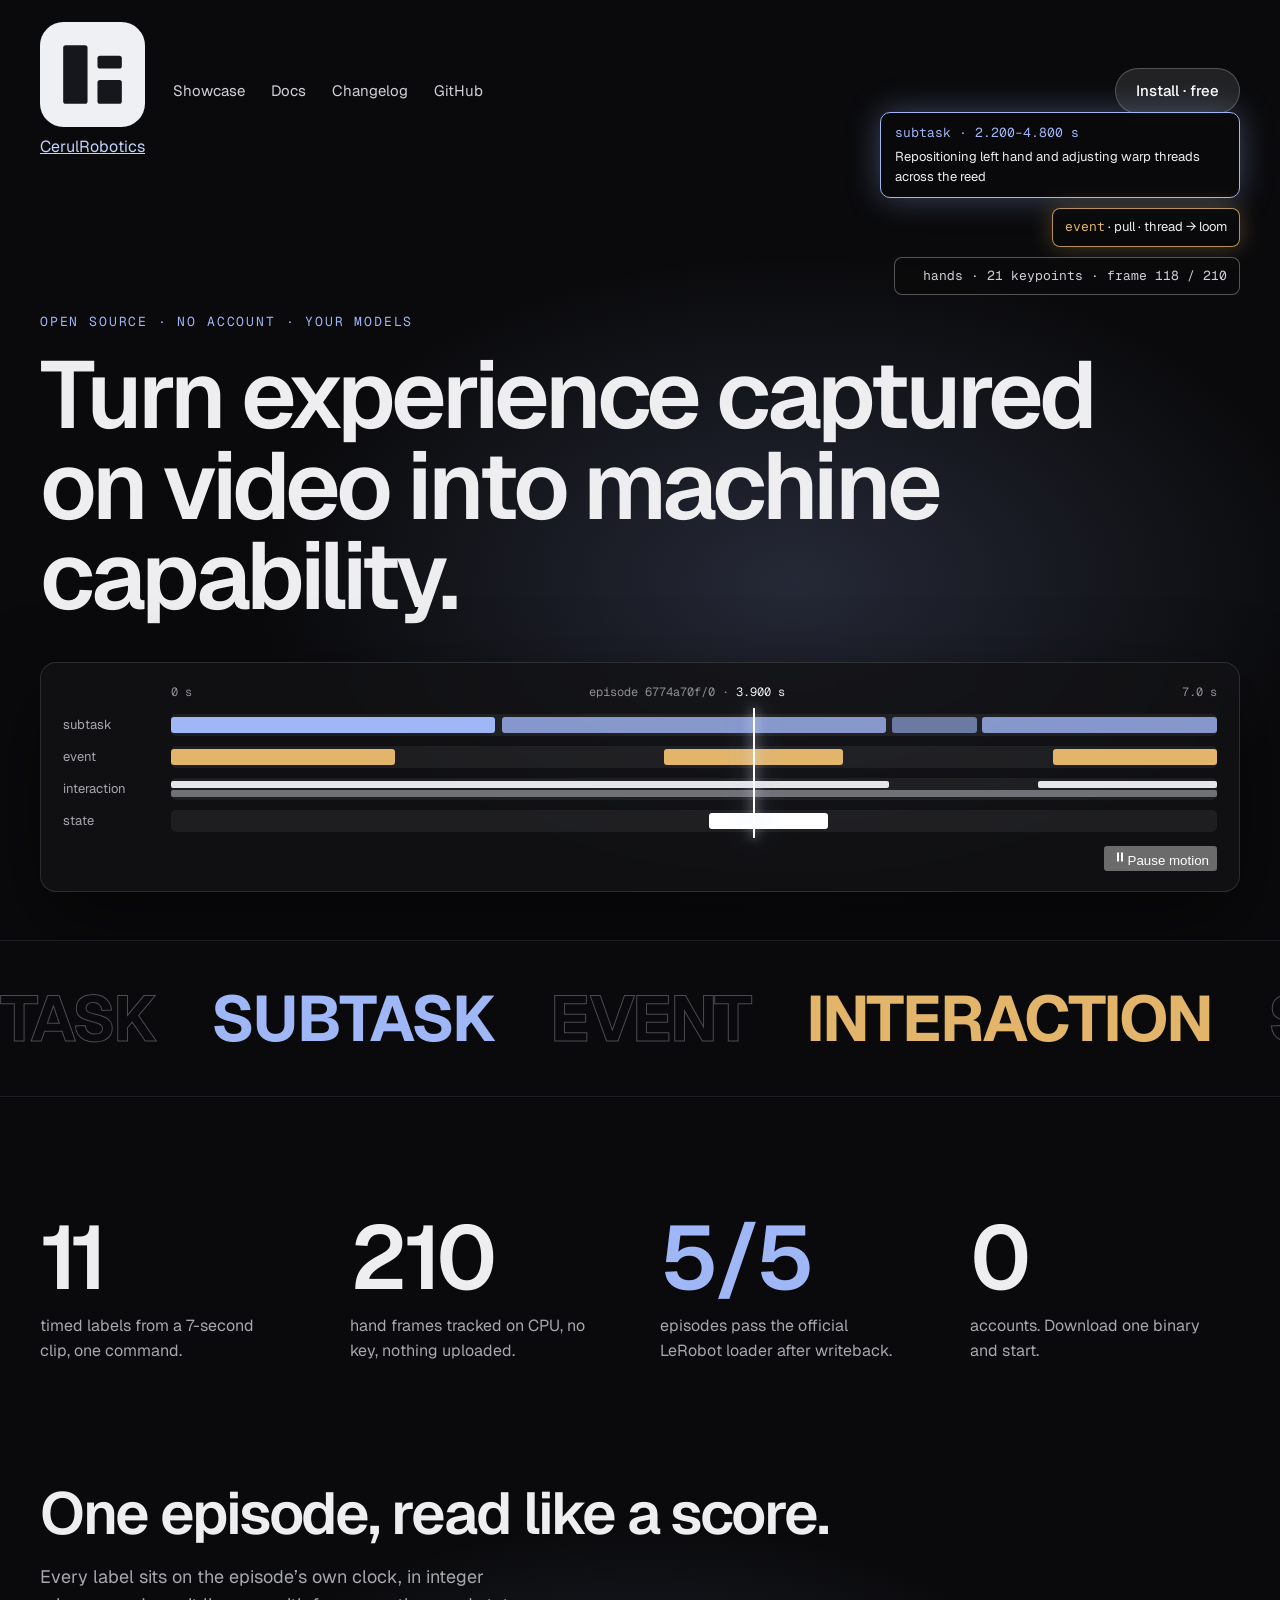
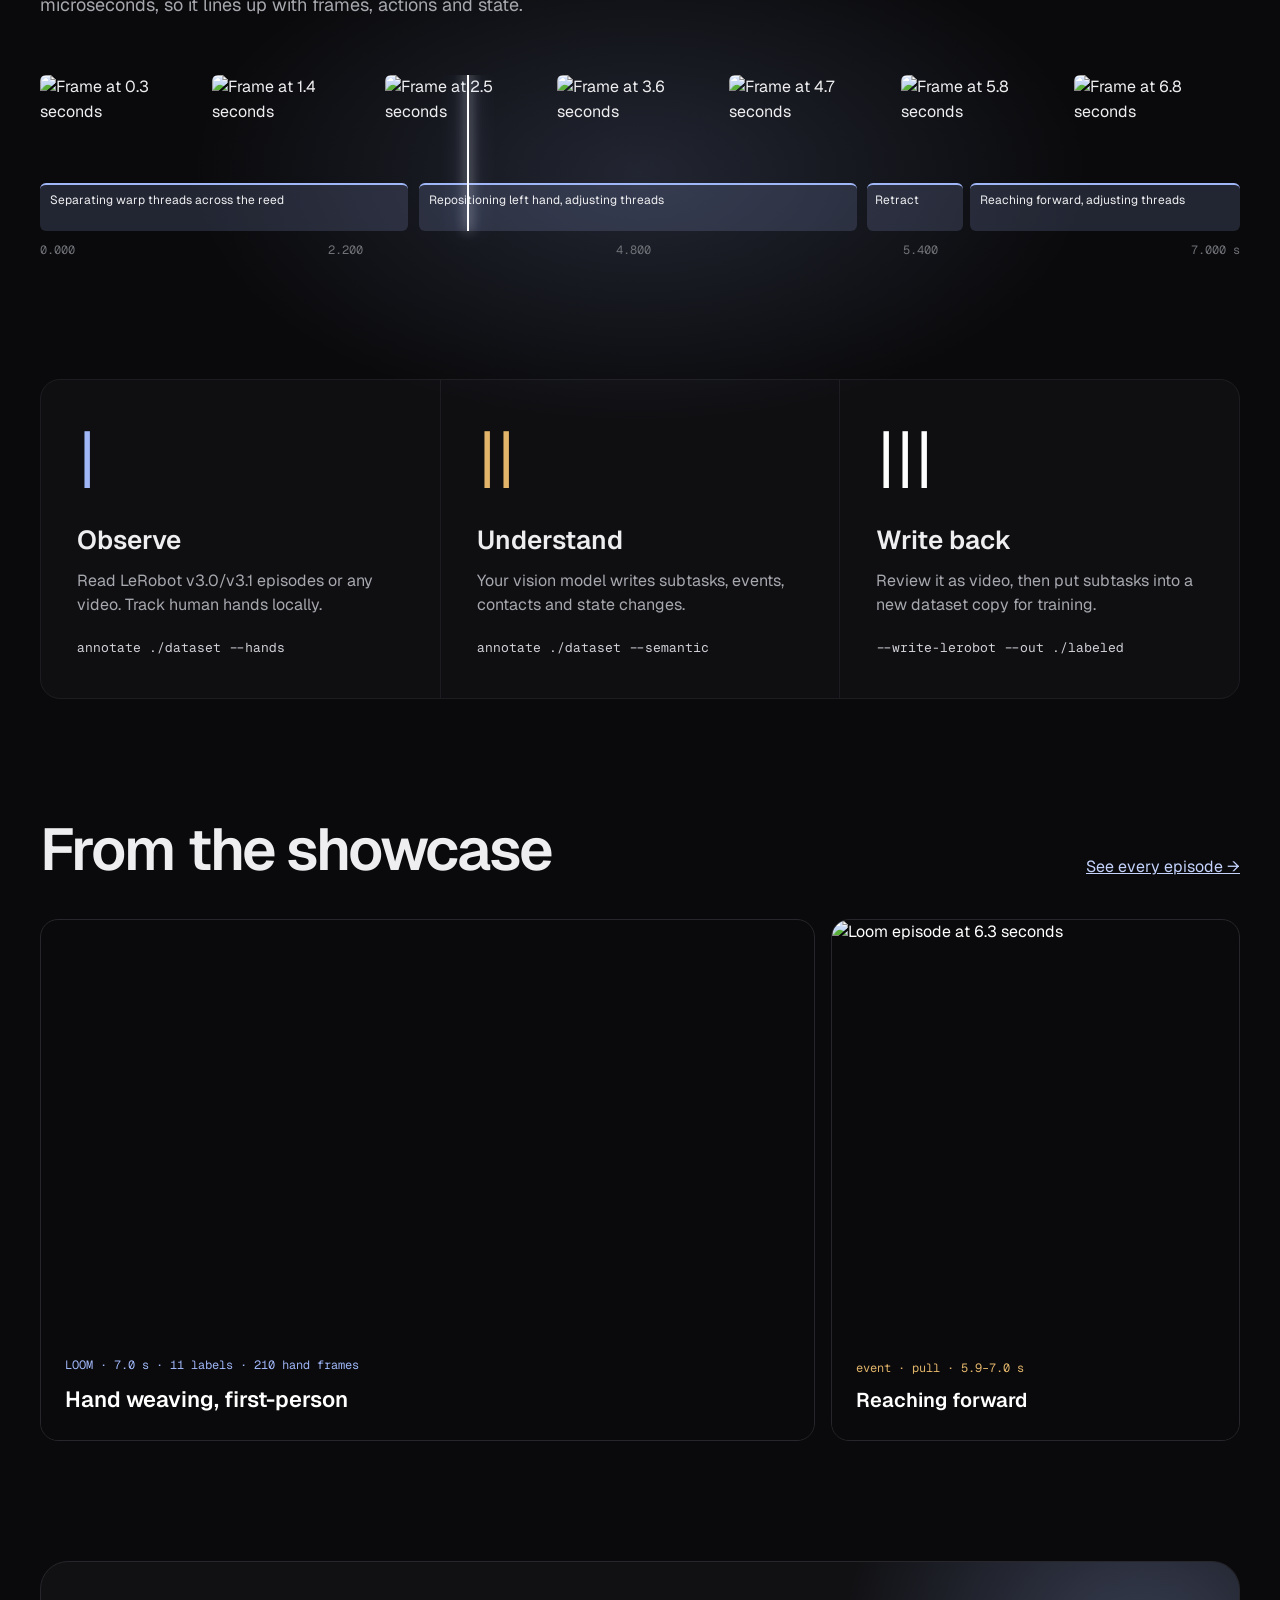
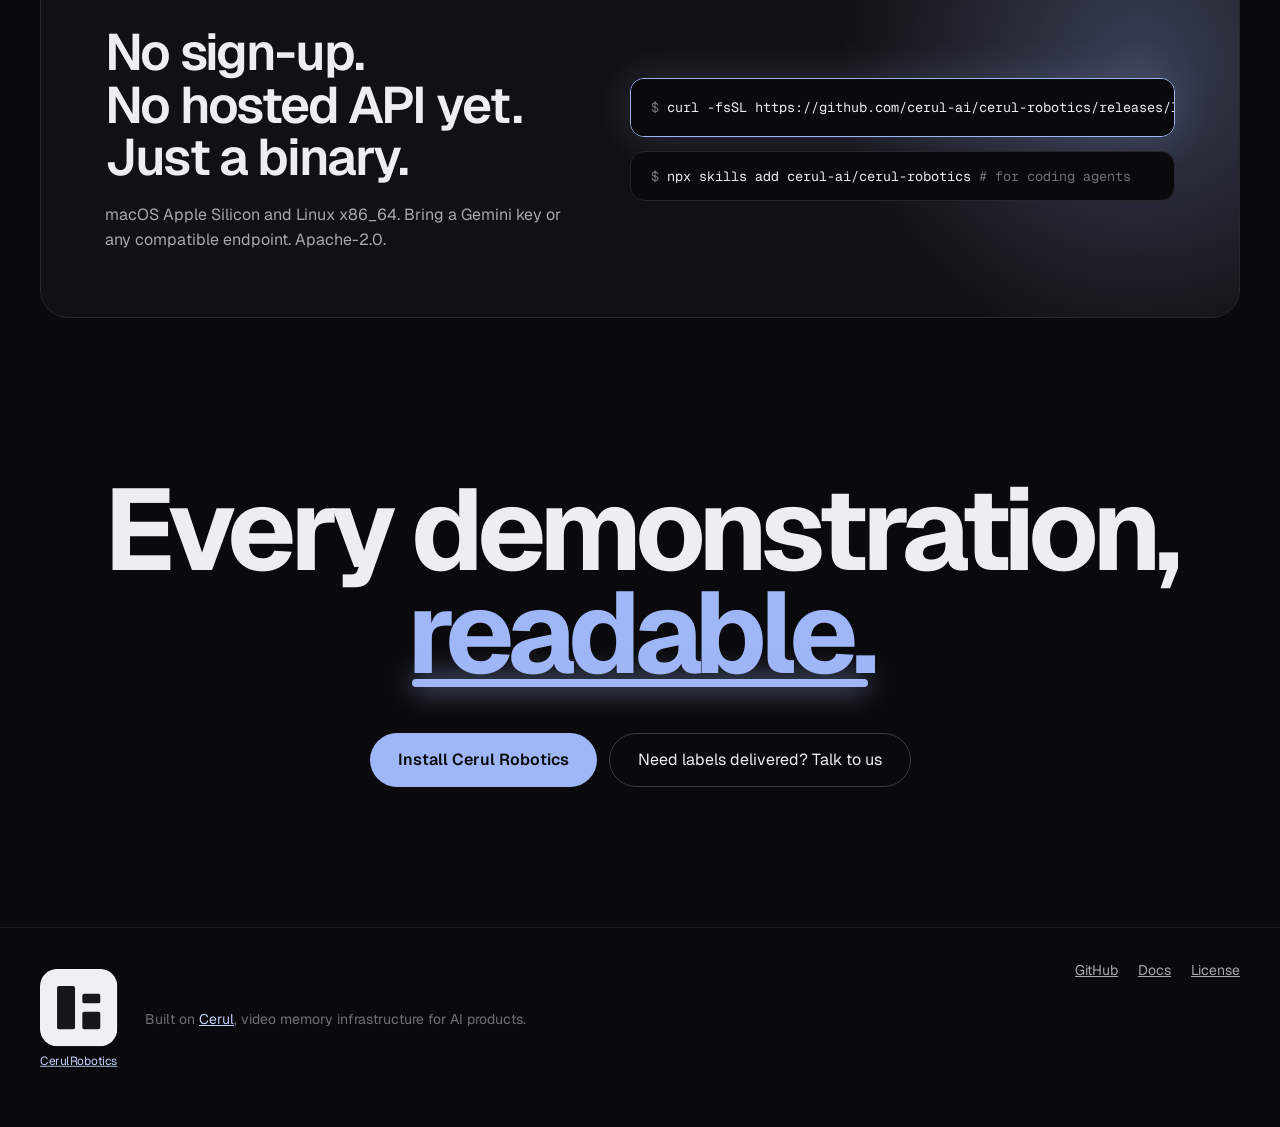
==== commit e83fc10b: "Serve the website from Cloudflare at robotics.cerul.ai Move hosting from GitHub Pages to a static-as" ====
--- a/site/index.html
+++ b/site/index.html
@@ -3,11 +3,26 @@
 <head>
 <meta charset="utf-8">
 <meta name="viewport" content="width=device-width, initial-scale=1">
-<title>Cerul Robotics — Home</title>
+<title>Cerul Robotics — Label robot episodes with your own models</title>
 <meta name="description" content="Label robot episodes with your own models: subtasks, events, contacts, state changes and hand tracks, written back to LeRobot.">
+<link rel="canonical" href="https://robotics.cerul.ai/">
+<meta property="og:type" content="website">
+<meta property="og:site_name" content="Cerul Robotics">
+<meta property="og:title" content="Cerul Robotics">
+<meta property="og:description" content="Label robot episodes with your own models: subtasks, events, contacts, state changes and hand tracks, written back to LeRobot.">
+<meta property="og:url" content="https://robotics.cerul.ai/">
+<meta property="og:image" content="https://robotics.cerul.ai/og.jpg">
+<meta property="og:image:width" content="1200">
+<meta property="og:image:height" content="630">
+<meta property="og:image:alt" content="Cerul Robotics: a robot episode timeline with subtask, event, interaction and state labels">
+<meta name="twitter:card" content="summary_large_image">
+<meta name="twitter:title" content="Cerul Robotics">
+<meta name="twitter:description" content="Label robot episodes with your own models: subtasks, events, contacts, state changes and hand tracks, written back to LeRobot.">
+<meta name="twitter:image" content="https://robotics.cerul.ai/og.jpg">
+<script type="application/ld+json">{"@context":"https://schema.org","@type":"SoftwareApplication","name":"Cerul Robotics","applicationCategory":"DeveloperApplication","operatingSystem":"macOS (Apple Silicon), Linux (x86_64)","description":"Label robot episodes with your own models: subtasks, events, contacts, state changes and hand tracks, written back to LeRobot.","url":"https://robotics.cerul.ai/","license":"https://www.apache.org/licenses/LICENSE-2.0","offers":{"@type":"Offer","price":"0","priceCurrency":"USD"},"codeRepository":"https://github.com/cerul-ai/cerul-robotics","publisher":{"@type":"Organization","name":"Cerul","url":"https://cerul.ai"}}</script>
 <meta name="theme-color" content="#0a0a0c">
 <meta name="color-scheme" content="dark">
-<link rel="icon" href="favicon.svg" type="image/svg+xml">
+<link rel="icon" href="/favicon.svg" type="image/svg+xml">
 <link rel="preconnect" href="https://fonts.googleapis.com">
 <link href="https://fonts.googleapis.com/css2?family=Geist:wght@300;400;500;600;700&amp;family=Instrument+Serif:ital@1&amp;family=Geist+Mono:wght@400;500&amp;display=swap" rel="stylesheet">
 <style>
@@ -15,25 +30,25 @@
 a{color:#c3d1fb}a:hover{color:#e3e9fe}
 code{font-family:'Geist Mono',ui-monospace,monospace}
 </style>
-<link rel="stylesheet" href="assets/site.css">
-<link rel="apple-touch-icon" href="apple-touch-icon.png">
+<link rel="stylesheet" href="/assets/site.css">
+<link rel="apple-touch-icon" href="/apple-touch-icon.png">
 <script>document.documentElement.classList.add("js")</script>
-<script src="assets/site.js" defer></script>
+<script src="/assets/site.js" defer></script>
 </head>
 <body>
 <div style="background: #0a0a0c; color: #eeeef0; font-family: 'Geist', ui-sans-serif, sans-serif; font-size: 16px; line-height: 1.55; overflow: hidden">
 
 <section data-episode data-still="3.9" style="position: relative; min-height: 940px; display: flex; flex-direction: column; overflow: hidden">
-<video class="hero-media" data-episode-video data-autoplay muted loop playsinline preload="auto" poster="media/hands-3.9.jpg" aria-label="First-person loom episode with tracked hand keypoints drawn over the left hand" style="position: absolute; inset: 0; width: 100%; height: 100%; object-fit: cover; object-position: 50% 60%"><source src="media/hero.mp4" type="video/mp4"></video>
+<video class="hero-media" data-episode-video data-autoplay muted loop playsinline preload="auto" poster="/media/hands-3.9.jpg" aria-label="First-person loom episode with tracked hand keypoints drawn over the left hand" style="position: absolute; inset: 0; width: 100%; height: 100%; object-fit: cover; object-position: 50% 60%"><source src="/media/hero.mp4" type="video/mp4"></video>
 <div style="position: absolute; inset: 0; background: linear-gradient(180deg, rgba(10,10,12,0.82) 0%, rgba(10,10,12,0.25) 30%, rgba(10,10,12,0.35) 55%, rgba(10,10,12,0.96) 88%, #0a0a0c 100%)"></div>
 <div style="position: absolute; inset: 0; background: radial-gradient(60% 50% at 62% 62%, rgba(159,182,247,0.18), transparent 70%)"></div>
 <div class="hero-scan" aria-hidden="true"></div>
 
 <nav style="position: relative; max-width: 1320px; width: 100%; box-sizing: border-box; margin: 0 auto; padding: 22px clamp(16px,4vw,40px); display: flex; flex-wrap: wrap; align-items: center; gap: 28px">
-<a href="index.html" class="brand" aria-label="Cerul Robotics home"><svg class="brand-mark" viewBox="0 0 1024 1024" aria-hidden="true"><rect width="1024" height="1024" rx="229" fill="#eef0f4"/><g transform="translate(226 226) scale(1.126)" fill="#15171c"><rect width="211" height="508" rx="22"/><rect x="297" y="91" width="211" height="112" rx="22"/><rect x="297" y="301" width="211" height="207" rx="22"/></g></svg><span class="brand-word">Cerul</span><span class="brand-sub">Robotics</span></a>
+<a href="/" class="brand" aria-label="Cerul Robotics home"><svg class="brand-mark" viewBox="0 0 1024 1024" aria-hidden="true"><rect width="1024" height="1024" rx="229" fill="#eef0f4"/><g transform="translate(226 226) scale(1.126)" fill="#15171c"><rect width="211" height="508" rx="22"/><rect x="297" y="91" width="211" height="112" rx="22"/><rect x="297" y="301" width="211" height="207" rx="22"/></g></svg><span class="brand-word">Cerul</span><span class="brand-sub">Robotics</span></a>
 <div style="display: flex; flex-wrap: wrap; gap: 26px; flex: 1 1 auto; font-size: 15px">
-<a href="showcase.html" style="color: #d0d1d6; text-decoration: none">Showcase</a>
-<a href="docs.html" style="color: #d0d1d6; text-decoration: none">Docs</a>
+<a href="/showcase" style="color: #d0d1d6; text-decoration: none">Showcase</a>
+<a href="/docs" style="color: #d0d1d6; text-decoration: none">Docs</a>
 <a href="https://github.com/cerul-ai/cerul-robotics/blob/main/CHANGELOG.md" style="color: #d0d1d6; text-decoration: none">Changelog</a>
 <a href="https://github.com/cerul-ai/cerul-robotics" style="color: #d0d1d6; text-decoration: none">GitHub</a>
 </div>
@@ -105,13 +120,13 @@
 <div style="margin-top: 56px; overflow-x: auto">
 <div data-episode data-still="2.5" style="position: relative; min-width: 980px">
 <div style="display: grid; grid-template-columns: repeat(7, minmax(0, 1fr)); gap: 6px">
-<img src="media/strip-1.jpg" alt="Frame at 0.3 seconds" class="strip-frame" data-t="0.3" style="width: 100%; aspect-ratio: 16 / 9; object-fit: cover; border-radius: 6px; display: block">
-<img src="media/strip-2.jpg" alt="Frame at 1.4 seconds" class="strip-frame" data-t="1.4" style="width: 100%; aspect-ratio: 16 / 9; object-fit: cover; border-radius: 6px; display: block">
-<img src="media/strip-3.jpg" alt="Frame at 2.5 seconds" class="strip-frame" data-t="2.5" style="width: 100%; aspect-ratio: 16 / 9; object-fit: cover; border-radius: 6px; display: block">
-<img src="media/strip-4.jpg" alt="Frame at 3.6 seconds" class="strip-frame" data-t="3.6" style="width: 100%; aspect-ratio: 16 / 9; object-fit: cover; border-radius: 6px; display: block">
-<img src="media/strip-5.jpg" alt="Frame at 4.7 seconds" class="strip-frame" data-t="4.7" style="width: 100%; aspect-ratio: 16 / 9; object-fit: cover; border-radius: 6px; display: block">
-<img src="media/strip-6.jpg" alt="Frame at 5.8 seconds" class="strip-frame" data-t="5.8" style="width: 100%; aspect-ratio: 16 / 9; object-fit: cover; border-radius: 6px; display: block">
-<img src="media/strip-7.jpg" alt="Frame at 6.8 seconds" class="strip-frame" data-t="6.8" style="width: 100%; aspect-ratio: 16 / 9; object-fit: cover; border-radius: 6px; display: block">
+<img src="/media/strip-1.jpg" alt="Frame at 0.3 seconds" class="strip-frame" data-t="0.3" style="width: 100%; aspect-ratio: 16 / 9; object-fit: cover; border-radius: 6px; display: block">
+<img src="/media/strip-2.jpg" alt="Frame at 1.4 seconds" class="strip-frame" data-t="1.4" style="width: 100%; aspect-ratio: 16 / 9; object-fit: cover; border-radius: 6px; display: block">
+<img src="/media/strip-3.jpg" alt="Frame at 2.5 seconds" class="strip-frame" data-t="2.5" style="width: 100%; aspect-ratio: 16 / 9; object-fit: cover; border-radius: 6px; display: block">
+<img src="/media/strip-4.jpg" alt="Frame at 3.6 seconds" class="strip-frame" data-t="3.6" style="width: 100%; aspect-ratio: 16 / 9; object-fit: cover; border-radius: 6px; display: block">
+<img src="/media/strip-5.jpg" alt="Frame at 4.7 seconds" class="strip-frame" data-t="4.7" style="width: 100%; aspect-ratio: 16 / 9; object-fit: cover; border-radius: 6px; display: block">
+<img src="/media/strip-6.jpg" alt="Frame at 5.8 seconds" class="strip-frame" data-t="5.8" style="width: 100%; aspect-ratio: 16 / 9; object-fit: cover; border-radius: 6px; display: block">
+<img src="/media/strip-7.jpg" alt="Frame at 6.8 seconds" class="strip-frame" data-t="6.8" style="width: 100%; aspect-ratio: 16 / 9; object-fit: cover; border-radius: 6px; display: block">
 </div>
 <div style="position: relative; margin-top: 14px; height: 48px">
 <div class="bar" data-s="0" data-e="2.2" style="--glow: rgba(159,182,247,0.6); position: absolute; left: 0%; width: 30.7%; top: 0; height: 48px; box-sizing: border-box; padding: 6px 10px; border-radius: 6px; background: rgba(159,182,247,0.16); border-top: 2px solid #9fb6f7; font-size: 12px; overflow: hidden">Separating warp threads across the reed</div>
@@ -152,15 +167,15 @@
 <section style="max-width: 1320px; margin: 0 auto; padding: 0 clamp(16px,4vw,40px) 120px">
 <div style="display: flex; flex-wrap: wrap; gap: 16px; align-items: flex-end; justify-content: space-between">
 <h2 class="reveal" style="margin: 0; font-size: clamp(36px,4.6vw,64px); line-height: 1.02; font-weight: 600; letter-spacing: -0.035em">From the showcase</h2>
-<a href="showcase.html" style="font-size: 16px">See every episode →</a>
+<a href="/showcase" style="font-size: 16px">See every episode →</a>
 </div>
 <div style="margin-top: 40px; display: flex; flex-wrap: wrap; gap: 16px">
-<a href="showcase.html" class="lift reveal" data-hover-video style="position: relative; display: block; border-radius: 18px; overflow: hidden; border: 1px solid #26262b; height: 520px; flex: 2 1 560px; min-width: 0; color: #ffffff; text-decoration: none">
-<video class="zoom-img" muted loop playsinline preload="none" poster="media/hands-1.0.jpg" aria-label="Loom episode with hand keypoints; plays on hover" style="position: absolute; inset: 0; width: 100%; height: 100%; object-fit: cover"><source src="media/hero.mp4" type="video/mp4"></video>
+<a href="/showcase" class="lift reveal" data-hover-video style="position: relative; display: block; border-radius: 18px; overflow: hidden; border: 1px solid #26262b; height: 520px; flex: 2 1 560px; min-width: 0; color: #ffffff; text-decoration: none">
+<video class="zoom-img" muted loop playsinline preload="none" poster="/media/hands-1.0.jpg" aria-label="Loom episode with hand keypoints; plays on hover" style="position: absolute; inset: 0; width: 100%; height: 100%; object-fit: cover"><source src="/media/hero.mp4" type="video/mp4"></video>
 <div style="position: absolute; inset: auto 0 0 0; padding: 24px; background: linear-gradient(0deg, rgba(10,10,12,0.92), transparent)"><code style="font-size: 12px; color: #9fb6f7">LOOM · 7.0 s · 11 labels · 210 hand frames</code><div style="margin-top: 6px; font-size: 22px; font-weight: 600">Hand weaving, first-person</div></div>
 </a>
-<a href="showcase.html" class="lift reveal reveal-2" style="position: relative; display: block; border-radius: 18px; overflow: hidden; border: 1px solid #26262b; height: 520px; flex: 1 1 300px; min-width: 0; color: #ffffff; text-decoration: none">
-<img src="media/hands-6.3.jpg" alt="Loom episode at 6.3 seconds" class="zoom-img" style="position: absolute; inset: 0; width: 100%; height: 100%; object-fit: cover">
+<a href="/showcase" class="lift reveal reveal-2" style="position: relative; display: block; border-radius: 18px; overflow: hidden; border: 1px solid #26262b; height: 520px; flex: 1 1 300px; min-width: 0; color: #ffffff; text-decoration: none">
+<img src="/media/hands-6.3.jpg" alt="Loom episode at 6.3 seconds" class="zoom-img" style="position: absolute; inset: 0; width: 100%; height: 100%; object-fit: cover">
 <div style="position: absolute; inset: auto 0 0 0; padding: 24px; background: linear-gradient(0deg, rgba(10,10,12,0.92), transparent)"><code style="font-size: 12px; color: #e2b56b">event · pull · 5.9–7.0 s</code><div style="margin-top: 6px; font-size: 20px; font-weight: 600">Reaching forward</div></div>
 </a>
 </div>
@@ -192,8 +207,8 @@
 
 <footer style="border-top: 1px solid #1d1d21">
 <div style="max-width: 1320px; margin: 0 auto; padding: 32px clamp(16px,4vw,40px) 48px; display: flex; flex-wrap: wrap; gap: 20px; justify-content: space-between; font-size: 14px; color: #6f7177">
-<span style="display: inline-flex; flex-wrap: wrap; align-items: center; gap: 14px"><a href="index.html" class="brand" style="transform: scale(0.85); transform-origin: left center" aria-label="Cerul Robotics home"><svg class="brand-mark" viewBox="0 0 1024 1024" aria-hidden="true"><rect width="1024" height="1024" rx="229" fill="#eef0f4"/><g transform="translate(226 226) scale(1.126)" fill="#15171c"><rect width="211" height="508" rx="22"/><rect x="297" y="91" width="211" height="112" rx="22"/><rect x="297" y="301" width="211" height="207" rx="22"/></g></svg><span class="brand-word">Cerul</span><span class="brand-sub">Robotics</span></a><span>Built on <a href="https://cerul.ai">Cerul</a>, video memory infrastructure for AI products.</span></span>
-<span style="display: flex; flex-wrap: wrap; gap: 20px"><a href="https://github.com/cerul-ai/cerul-robotics" style="color: #a6a8ae">GitHub</a><a href="docs.html" style="color: #a6a8ae">Docs</a><a href="https://github.com/cerul-ai/cerul-robotics/blob/main/LICENSE" style="color: #a6a8ae">License</a></span>
+<span style="display: inline-flex; flex-wrap: wrap; align-items: center; gap: 14px"><a href="/" class="brand" style="transform: scale(0.85); transform-origin: left center" aria-label="Cerul Robotics home"><svg class="brand-mark" viewBox="0 0 1024 1024" aria-hidden="true"><rect width="1024" height="1024" rx="229" fill="#eef0f4"/><g transform="translate(226 226) scale(1.126)" fill="#15171c"><rect width="211" height="508" rx="22"/><rect x="297" y="91" width="211" height="112" rx="22"/><rect x="297" y="301" width="211" height="207" rx="22"/></g></svg><span class="brand-word">Cerul</span><span class="brand-sub">Robotics</span></a><span>Built on <a href="https://cerul.ai">Cerul</a>, video memory infrastructure for AI products.</span></span>
+<span style="display: flex; flex-wrap: wrap; gap: 20px"><a href="https://github.com/cerul-ai/cerul-robotics" style="color: #a6a8ae">GitHub</a><a href="/docs" style="color: #a6a8ae">Docs</a><a href="https://github.com/cerul-ai/cerul-robotics/blob/main/LICENSE" style="color: #a6a8ae">License</a></span>
 </div>
 </footer>
 </div>
